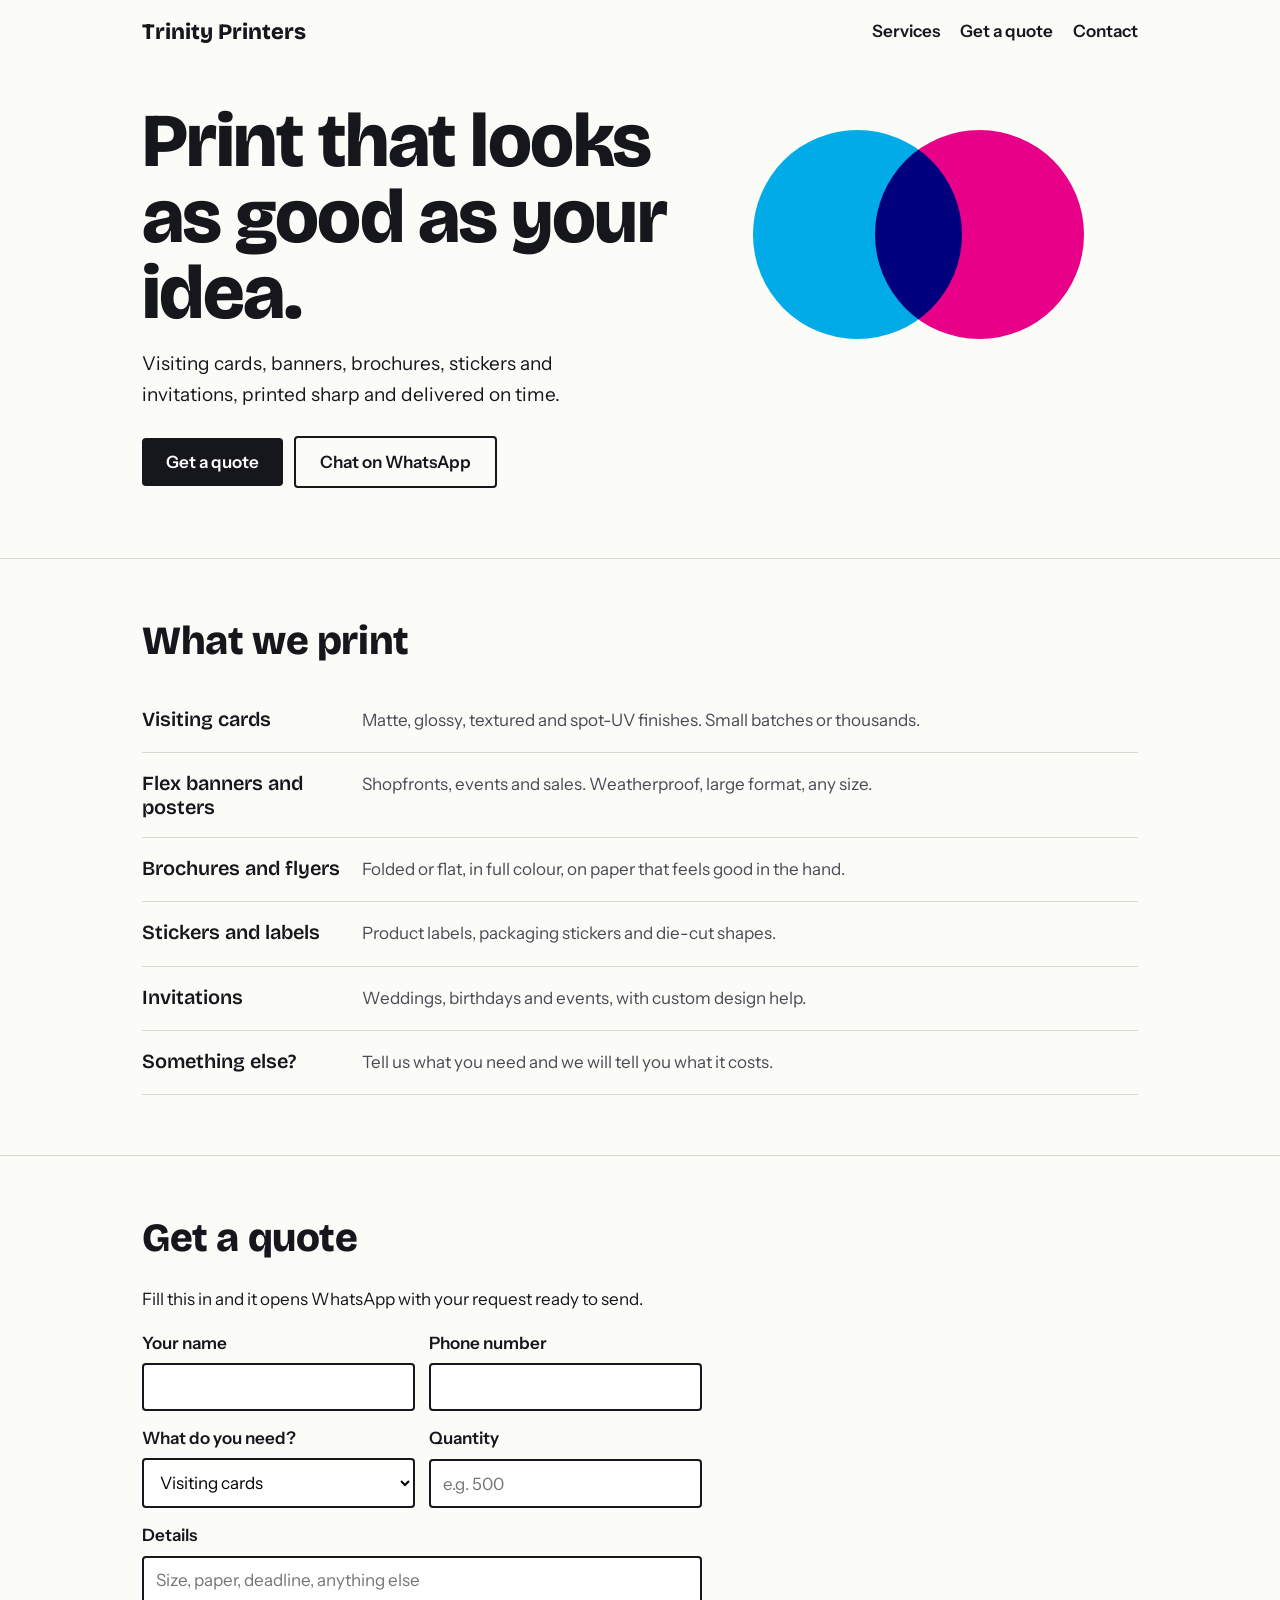
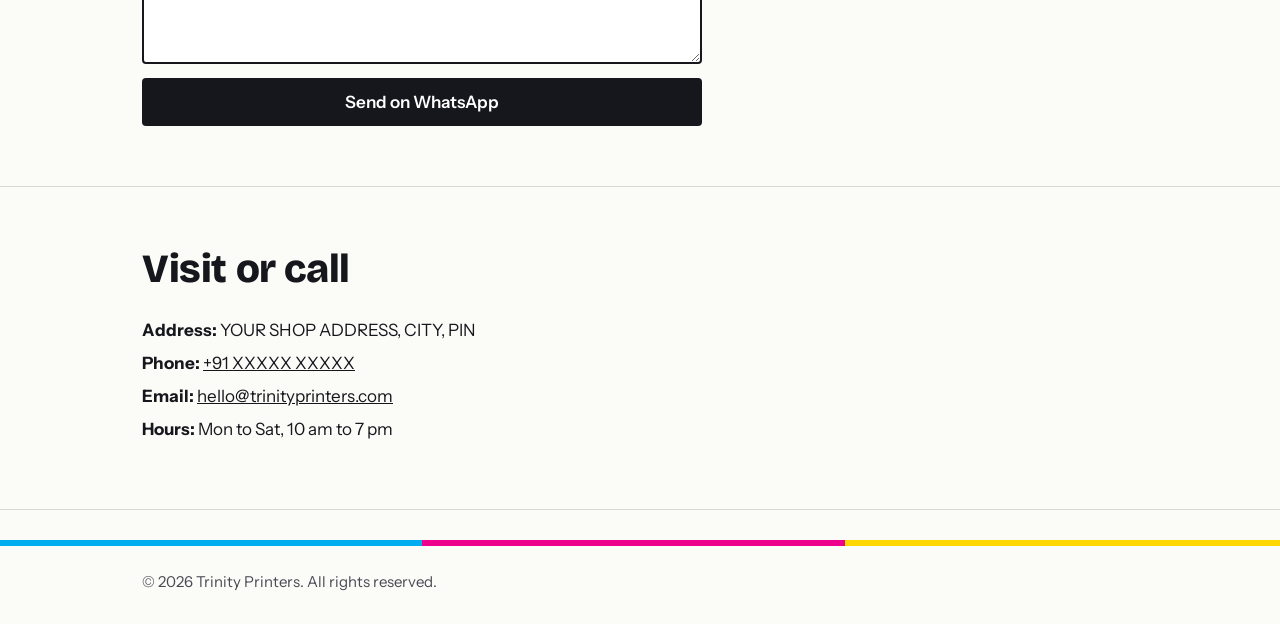
==== index.html @ 1d133ecb "Add files via upload" ====
<!DOCTYPE html>
<html lang="en">
<head>
<meta charset="utf-8">
<meta name="viewport" content="width=device-width, initial-scale=1">
<title>Trinity Printers | Printing for business and celebrations</title>
<meta name="description" content="Trinity Printers: visiting cards, flex banners, brochures, stickers and invitations. Get a quote on WhatsApp.">
<link rel="preconnect" href="https://fonts.googleapis.com">
<link rel="preconnect" href="https://fonts.gstatic.com" crossorigin>
<link href="https://fonts.googleapis.com/css2?family=Bricolage+Grotesque:wght@600;800&family=Instrument+Sans:wght@400;600&display=swap" rel="stylesheet">
<style>
:root{--ink:#16161d;--paper:#fbfbf8;--c:#00aeef;--m:#ec008c;--y:#ffd800;--line:#d9d9d2;
--head:"Bricolage Grotesque","Arial Black",sans-serif;--body:"Instrument Sans",Arial,sans-serif}
*{box-sizing:border-box}
html{scroll-behavior:smooth}
body{margin:0;background:var(--paper);color:var(--ink);font:17px/1.6 var(--body)}
a{color:inherit}
:focus-visible{outline:3px solid var(--m);outline-offset:3px}
.wrap{max-width:1040px;margin:0 auto;padding:0 22px}
header .wrap{display:flex;justify-content:space-between;align-items:center;padding-top:18px;padding-bottom:18px;gap:16px;flex-wrap:wrap}
.logo{font:800 22px var(--head);text-decoration:none}
nav a{margin-left:20px;text-decoration:none;font-weight:600}
nav a:hover{text-decoration:underline}
.hero{padding:40px 0 70px}
.hero .wrap{display:grid;grid-template-columns:1.2fr 1fr;gap:30px;align-items:center}
h1{font:800 clamp(40px,7vw,76px)/1 var(--head);margin:0 0 18px;letter-spacing:-.02em}
.hero p{max-width:34ch;font-size:19px;margin:0 0 26px}
.btn{display:inline-block;background:var(--ink);color:#fff;padding:14px 24px;border-radius:4px;font-weight:600;text-decoration:none;border:0;font:600 17px var(--body);cursor:pointer}
.btn.alt{background:transparent;color:var(--ink);border:2px solid var(--ink);margin-left:8px}
.trinity{position:relative;width:100%;max-width:360px;aspect-ratio:1;margin:auto}
.trinity i{position:absolute;width:58%;height:58%;border-radius:50%;mix-blend-mode:multiply;animation:settle 1.4s ease-out both}
.trinity i:nth-child(1){background:var(--c);left:4%;top:4%;--x:-40px;--y:-30px}
.trinity i:nth-child(2){background:var(--m);right:4%;top:4%;--x:40px;--y:-20px}
.trinity i:nth-child(3){background:var(--y);left:21%;bottom:4%;--x:0;--y:46px}
@keyframes settle{from{transform:translate(var(--x),var(--y))}to{transform:none}}
section{padding:60px 0;border-top:1px solid var(--line)}
h2{font:800 clamp(28px,4vw,40px)/1.1 var(--head);margin:0 0 26px;letter-spacing:-.01em}
.jobs{list-style:none;margin:0;padding:0}
.jobs li{display:grid;grid-template-columns:200px 1fr;gap:20px;padding:18px 0;border-bottom:1px solid var(--line)}
.jobs b{font:600 20px var(--head)}
.jobs span{color:#4a4a55}
form{display:grid;gap:14px;max-width:560px}
label{display:grid;gap:6px;font-weight:600}
input,select,textarea{font:17px var(--body);padding:12px;border:2px solid var(--ink);border-radius:4px;background:#fff;width:100%}
.two{display:grid;grid-template-columns:1fr 1fr;gap:14px}
.contact p{margin:6px 0}
footer{padding:30px 0;border-top:1px solid var(--line);font-size:15px;color:#4a4a55}
footer::before{content:"";display:block;height:6px;background:linear-gradient(90deg,var(--c) 33%,var(--m) 33% 66%,var(--y) 66%);margin-bottom:24px}
@media(max-width:720px){
.hero .wrap{grid-template-columns:1fr}
.trinity{max-width:260px;order:-1}
.jobs li{grid-template-columns:1fr;gap:4px}
.two{grid-template-columns:1fr}
nav a{margin:0 16px 0 0}
.btn.alt{margin:10px 0 0}
}
@media(prefers-reduced-motion:reduce){.trinity i{animation:none}html{scroll-behavior:auto}}
</style>
</head>
<body>
<header><div class="wrap">
<a class="logo" href="#top">Trinity Printers</a>
<nav aria-label="Main"><a href="#services">Services</a><a href="#quote">Get a quote</a><a href="#contact">Contact</a></nav>
</div></header>

<main id="top">
<div class="hero"><div class="wrap">
<div>
<h1>Print that looks as good as your idea.</h1>
<p>Visiting cards, banners, brochures, stickers and invitations, printed sharp and delivered on time.</p>
<a class="btn" href="#quote">Get a quote</a>
<a class="btn alt" href="https://wa.me/91XXXXXXXXXX" target="_blank" rel="noopener">Chat on WhatsApp</a>
</div>
<div class="trinity" role="img" aria-label="Three overlapping circles in cyan, magenta and yellow"><i></i><i></i><i></i></div>
</div></div>

<section id="services"><div class="wrap">
<h2>What we print</h2>
<ul class="jobs">
<li><b>Visiting cards</b><span>Matte, glossy, textured and spot-UV finishes. Small batches or thousands.</span></li>
<li><b>Flex banners and posters</b><span>Shopfronts, events and sales. Weatherproof, large format, any size.</span></li>
<li><b>Brochures and flyers</b><span>Folded or flat, in full colour, on paper that feels good in the hand.</span></li>
<li><b>Stickers and labels</b><span>Product labels, packaging stickers and die-cut shapes.</span></li>
<li><b>Invitations</b><span>Weddings, birthdays and events, with custom design help.</span></li>
<li><b>Something else?</b><span>Tell us what you need and we will tell you what it costs.</span></li>
</ul>
</div></section>

<section id="quote"><div class="wrap">
<h2>Get a quote</h2>
<p>Fill this in and it opens WhatsApp with your request ready to send.</p>
<form id="qf">
<div class="two">
<label>Your name<input id="n" required autocomplete="name"></label>
<label>Phone number<input id="p" type="tel" required autocomplete="tel"></label>
</div>
<div class="two">
<label>What do you need?
<select id="t"><option>Visiting cards</option><option>Flex banner or poster</option><option>Brochure or flyer</option><option>Stickers or labels</option><option>Invitations</option><option>Other</option></select></label>
<label>Quantity<input id="q" placeholder="e.g. 500"></label>
</div>
<label>Details<textarea id="d" rows="4" placeholder="Size, paper, deadline, anything else"></textarea></label>
<button class="btn" type="submit">Send on WhatsApp</button>
</form>
</div></section>

<section id="contact" class="contact"><div class="wrap">
<h2>Visit or call</h2>
<p><b>Address:</b> YOUR SHOP ADDRESS, CITY, PIN</p>
<p><b>Phone:</b> <a href="tel:+91XXXXXXXXXX">+91 XXXXX XXXXX</a></p>
<p><b>Email:</b> <a href="mailto:hello@trinityprinters.com">hello@trinityprinters.com</a></p>
<p><b>Hours:</b> Mon to Sat, 10 am to 7 pm</p>
</div></section>
</main>

<footer><div class="wrap">&copy; <span id="y"></span> Trinity Printers. All rights reserved.</div></footer>

<script>
document.getElementById("y").textContent=new Date().getFullYear();
document.getElementById("qf").addEventListener("submit",function(e){
e.preventDefault();
var g=function(i){return document.getElementById(i).value.trim()};
var msg="Hi Trinity Printers, I'd like a quote.\nName: "+g("n")+"\nPhone: "+g("p")+"\nItem: "+g("t")+"\nQuantity: "+(g("q")||"-")+"\nDetails: "+(g("d")||"-");
window.open("https://wa.me/91XXXXXXXXXX?text="+encodeURIComponent(msg),"_blank");
});
</script>
</body>
</html>
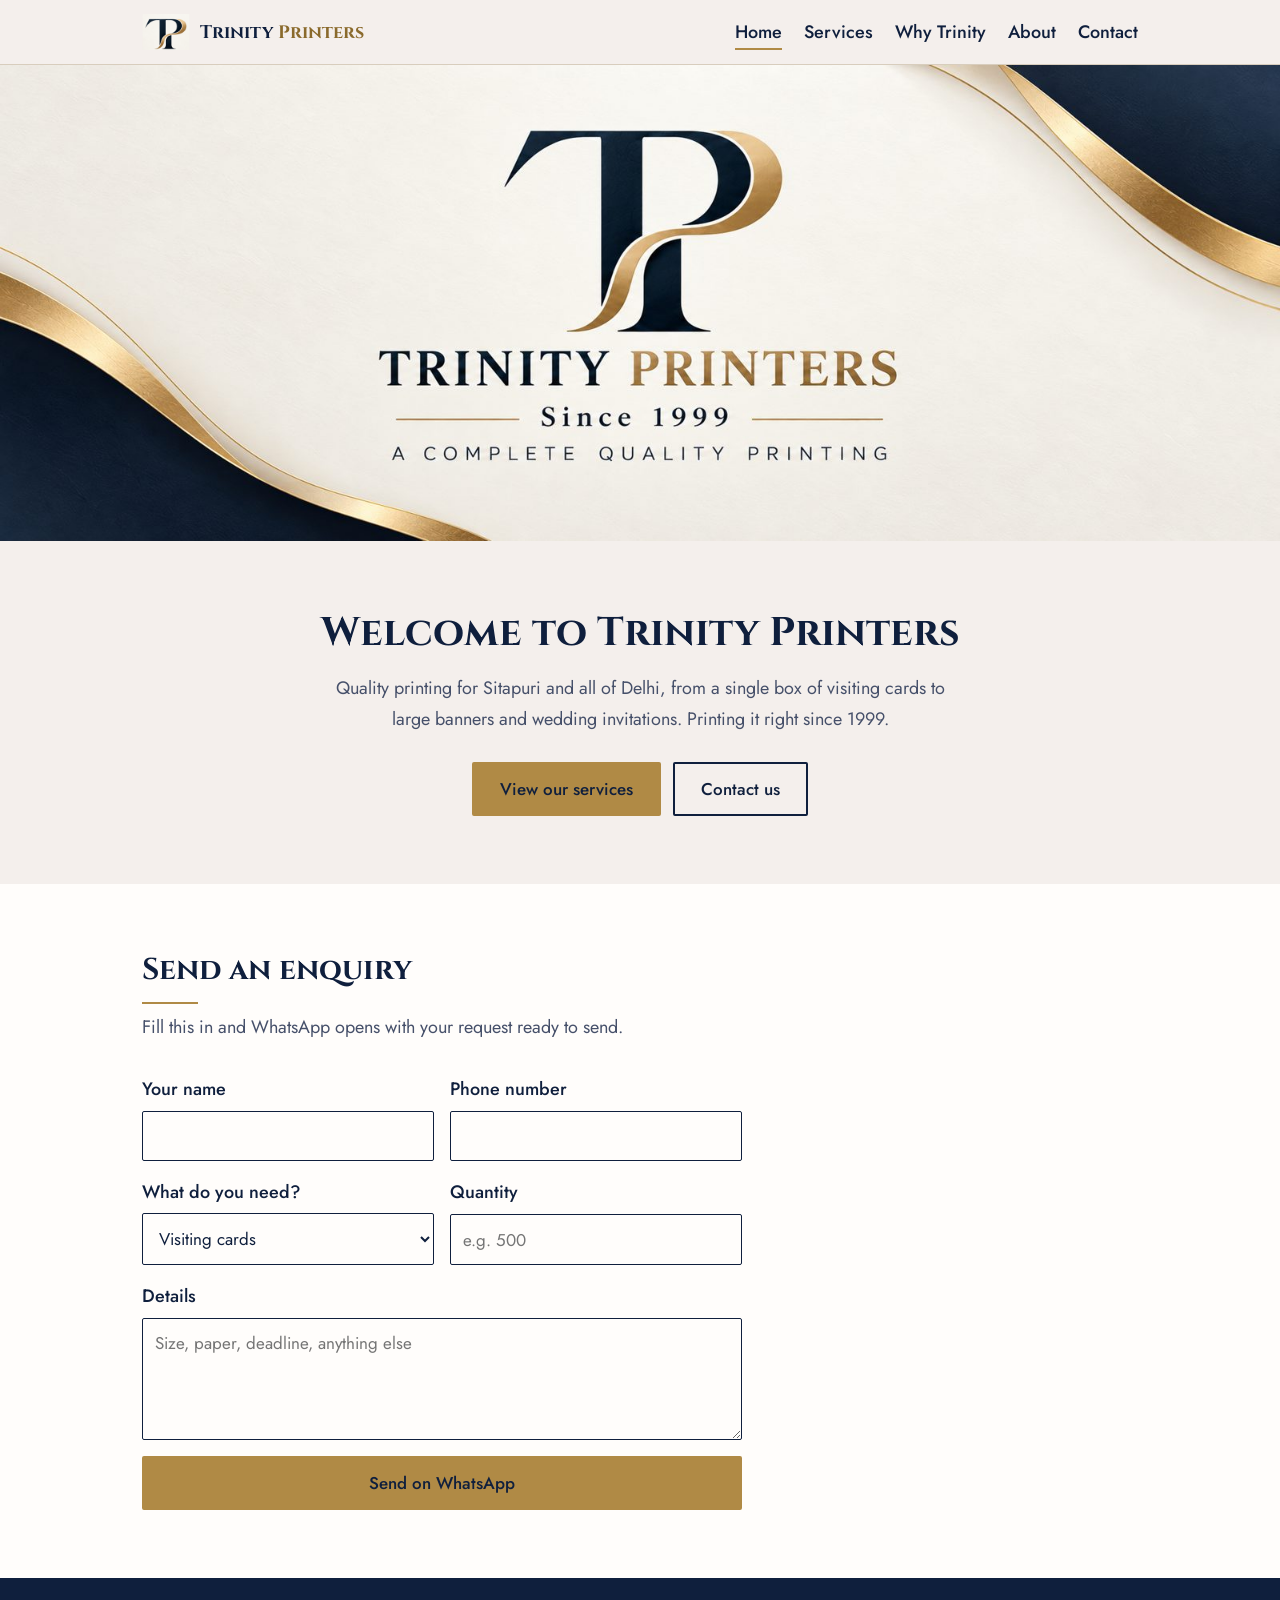
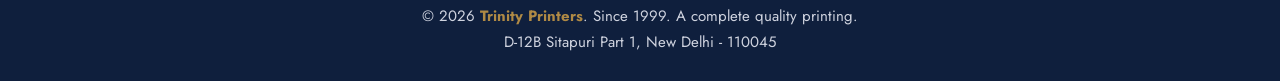
==== commit f4c728bc: "Rename index .html to index.html" ====
--- a/index.html
+++ b/index.html
@@ -1,128 +1,157 @@
 <!DOCTYPE html>
-<html lang="en">
-<head>
-<meta charset="utf-8">
-<meta name="viewport" content="width=device-width, initial-scale=1">
-<title>Trinity Printers | Printing for business and celebrations</title>
-<meta name="description" content="Trinity Printers: visiting cards, flex banners, brochures, stickers and invitations. Get a quote on WhatsApp.">
-<link rel="preconnect" href="https://fonts.googleapis.com">
-<link rel="preconnect" href="https://fonts.gstatic.com" crossorigin>
-<link href="https://fonts.googleapis.com/css2?family=Bricolage+Grotesque:wght@600;800&family=Instrument+Sans:wght@400;600&display=swap" rel="stylesheet">
+<html lang="en"><head><meta charset="utf-8"><meta name="viewport" content="width=device-width, initial-scale=1">
+<title>Trinity Printers | A Complete Quality Printing, Sitapuri, New Delhi</title>
+<meta name="description" content="Trinity Printers, Sitapuri, New Delhi. Printing since 1999: visiting cards, flex banners, brochures, stickers and invitations.">
+<link rel="icon" href="[data-uri]">
+<link rel="preconnect" href="https://fonts.googleapis.com"><link rel="preconnect" href="https://fonts.gstatic.com" crossorigin>
+<link href="https://fonts.googleapis.com/css2?family=Cinzel:wght@500;700&family=Jost:wght@400;500&display=swap" rel="stylesheet">
 <style>
-:root{--ink:#16161d;--paper:#fbfbf8;--c:#00aeef;--m:#ec008c;--y:#ffd800;--line:#d9d9d2;
---head:"Bricolage Grotesque","Arial Black",sans-serif;--body:"Instrument Sans",Arial,sans-serif}
+:root{--navy:#0f1f3d;--gold:#b08a45;--gold2:#8a6a2c;--paper:#f4efec;--white:#fffdfb;--line:#d8cdbd;--mute:#46506a;
+--head:"Cinzel","Times New Roman",serif;--body:"Jost",Arial,sans-serif}
 *{box-sizing:border-box}
 html{scroll-behavior:smooth}
-body{margin:0;background:var(--paper);color:var(--ink);font:17px/1.6 var(--body)}
+body{margin:0;background:var(--paper);color:var(--navy);font:18px/1.7 var(--body)}
 a{color:inherit}
-:focus-visible{outline:3px solid var(--m);outline-offset:3px}
+img{max-width:100%;display:block}
+:focus-visible{outline:3px solid var(--gold);outline-offset:3px}
 .wrap{max-width:1040px;margin:0 auto;padding:0 22px}
-header .wrap{display:flex;justify-content:space-between;align-items:center;padding-top:18px;padding-bottom:18px;gap:16px;flex-wrap:wrap}
-.logo{font:800 22px var(--head);text-decoration:none}
-nav a{margin-left:20px;text-decoration:none;font-weight:600}
-nav a:hover{text-decoration:underline}
-.hero{padding:40px 0 70px}
-.hero .wrap{display:grid;grid-template-columns:1.2fr 1fr;gap:30px;align-items:center}
-h1{font:800 clamp(40px,7vw,76px)/1 var(--head);margin:0 0 18px;letter-spacing:-.02em}
-.hero p{max-width:34ch;font-size:19px;margin:0 0 26px}
-.btn{display:inline-block;background:var(--ink);color:#fff;padding:14px 24px;border-radius:4px;font-weight:600;text-decoration:none;border:0;font:600 17px var(--body);cursor:pointer}
-.btn.alt{background:transparent;color:var(--ink);border:2px solid var(--ink);margin-left:8px}
-.trinity{position:relative;width:100%;max-width:360px;aspect-ratio:1;margin:auto}
-.trinity i{position:absolute;width:58%;height:58%;border-radius:50%;mix-blend-mode:multiply;animation:settle 1.4s ease-out both}
-.trinity i:nth-child(1){background:var(--c);left:4%;top:4%;--x:-40px;--y:-30px}
-.trinity i:nth-child(2){background:var(--m);right:4%;top:4%;--x:40px;--y:-20px}
-.trinity i:nth-child(3){background:var(--y);left:21%;bottom:4%;--x:0;--y:46px}
-@keyframes settle{from{transform:translate(var(--x),var(--y))}to{transform:none}}
-section{padding:60px 0;border-top:1px solid var(--line)}
-h2{font:800 clamp(28px,4vw,40px)/1.1 var(--head);margin:0 0 26px;letter-spacing:-.01em}
-.jobs{list-style:none;margin:0;padding:0}
-.jobs li{display:grid;grid-template-columns:200px 1fr;gap:20px;padding:18px 0;border-bottom:1px solid var(--line)}
-.jobs b{font:600 20px var(--head)}
-.jobs span{color:#4a4a55}
-form{display:grid;gap:14px;max-width:560px}
-label{display:grid;gap:6px;font-weight:600}
-input,select,textarea{font:17px var(--body);padding:12px;border:2px solid var(--ink);border-radius:4px;background:#fff;width:100%}
-.two{display:grid;grid-template-columns:1fr 1fr;gap:14px}
-.contact p{margin:6px 0}
-footer{padding:30px 0;border-top:1px solid var(--line);font-size:15px;color:#4a4a55}
-footer::before{content:"";display:block;height:6px;background:linear-gradient(90deg,var(--c) 33%,var(--m) 33% 66%,var(--y) 66%);margin-bottom:24px}
-@media(max-width:720px){
-.hero .wrap{grid-template-columns:1fr}
-.trinity{max-width:260px;order:-1}
-.jobs li{grid-template-columns:1fr;gap:4px}
-.two{grid-template-columns:1fr}
-nav a{margin:0 16px 0 0}
-.btn.alt{margin:10px 0 0}
+header{background:var(--paper);position:sticky;top:0;z-index:5;border-bottom:1px solid var(--line)}
+header .wrap{display:flex;justify-content:space-between;align-items:center;gap:14px;padding-top:8px;padding-bottom:8px}
+.brand{display:flex;align-items:center;gap:10px;text-decoration:none;font:700 18px var(--head)}
+.brand img{width:48px;height:48px}
+.brand em{font-style:normal;color:var(--gold2)}
+nav a{margin-left:22px;text-decoration:none;font-weight:500;padding-bottom:3px}
+nav a:hover,nav a.on{border-bottom:2px solid var(--gold)}
+h1{font:700 clamp(26px,4.5vw,40px)/1.2 var(--head);margin:0 0 16px}
+h2{font:700 clamp(22px,3.2vw,30px)/1.25 var(--head);margin:0 0 8px}
+h2::after{content:"";display:block;width:56px;height:2px;background:var(--gold);margin-top:12px}
+.center{text-align:center}.center h2::after{margin-left:auto;margin-right:auto}
+.lead{color:var(--mute);margin:0 0 32px}
+section{padding:68px 0}
+.alt{background:var(--white)}
+.btn{display:inline-block;background:var(--navy);color:var(--white);padding:13px 26px;border:2px solid var(--navy);text-decoration:none;font:500 17px var(--body);cursor:pointer;border-radius:2px}
+.btn.gold{background:var(--gold);border-color:var(--gold);color:var(--navy)}
+.btn.line{background:transparent;color:var(--navy)}
+.btn:hover{opacity:.88}
+.cta{display:flex;gap:12px;flex-wrap:wrap}.center .cta{justify-content:center}
+.banner{width:100%;height:auto}
+.ph{position:relative;background:#e9e1d6;overflow:hidden;aspect-ratio:4/3}
+.ph img{position:absolute;inset:0;width:100%;height:100%;object-fit:cover}
+.ph::after{content:attr(data-label);position:absolute;inset:0;display:grid;place-items:center;text-align:center;padding:10px;color:var(--gold2);font:500 15px var(--body)}
+.grid{display:grid;grid-template-columns:repeat(3,1fr);gap:28px}
+.card{background:none;border:0;padding:0;text-align:left;cursor:pointer;font:inherit;color:inherit}
+.card .ph{margin-bottom:12px}
+.card b{font:700 17px var(--head);display:block}
+.card span{color:var(--mute);font-size:16px}
+.card:hover b{color:var(--gold2)}
+dialog{border:0;padding:0;max-width:640px;width:92%;background:var(--white);color:var(--navy);border-radius:2px}
+dialog::backdrop{background:rgba(15,31,61,.55)}
+.dl{padding:26px}
+.dl .ph{margin-bottom:18px}
+.x{float:right;background:none;border:0;font-size:30px;line-height:1;cursor:pointer;color:var(--navy)}
+table{width:100%;border-collapse:collapse;margin:14px 0}
+td{padding:9px 0;border-bottom:1px solid var(--line)}
+td:last-child{text-align:right;font-weight:500}
+.note{font-size:14px;color:var(--mute);margin:0 0 18px}
+.two{display:grid;grid-template-columns:1fr 1fr;gap:24px}
+.three{display:grid;grid-template-columns:repeat(3,1fr);gap:28px}
+.reason{border-top:2px solid var(--gold);padding-top:14px}
+.reason b{font:700 17px var(--head)}
+.reason p{margin:6px 0 0;color:var(--mute)}
+.logos{display:grid;grid-template-columns:repeat(6,1fr);gap:16px}
+.logos .ph{aspect-ratio:3/2;background:var(--paper);border:1px solid var(--line)}
+.logos .ph img{object-fit:contain;padding:10px}
+form{display:grid;gap:16px;max-width:600px}
+label{display:grid;gap:6px;font-weight:500}
+input,select,textarea{font:17px var(--body);padding:12px;border:1.5px solid var(--navy);background:var(--white);color:var(--navy);width:100%;border-radius:2px}
+.f2{display:grid;grid-template-columns:1fr 1fr;gap:16px}
+.contact p{margin:0 0 14px}
+.contact b{font-family:var(--head)}
+iframe{width:100%;height:340px;border:0;border-radius:2px;filter:saturate(.85)}
+.qr{max-width:200px}
+.qr .ph{aspect-ratio:1}
+footer{background:var(--navy);color:#cfd3df;padding:26px 0;font-size:15px;text-align:center}
+footer b{color:var(--gold)}
+@media(max-width:760px){
+.grid,.three{grid-template-columns:1fr 1fr}
+.two,.f2{grid-template-columns:1fr}
+.logos{grid-template-columns:repeat(3,1fr)}
+nav a{margin-left:12px;font-size:15px}
+.brand span{display:none}
+section{padding:48px 0}
 }
-@media(prefers-reduced-motion:reduce){.trinity i{animation:none}html{scroll-behavior:auto}}
-</style>
-</head>
+@media(max-width:480px){.grid,.three{grid-template-columns:1fr}}
+
+[hidden]{display:none!important}
+</style></head>
 <body>
-<header><div class="wrap">
-<a class="logo" href="#top">Trinity Printers</a>
-<nav aria-label="Main"><a href="#services">Services</a><a href="#quote">Get a quote</a><a href="#contact">Contact</a></nav>
-</div></header>
+<div id="hdr"></div>
+<main>
+<div id="p-home"><img class="banner" src="[data-uri]" alt="Trinity Printers, Since 1999. A complete quality printing.">
+<section class="center"><div class="wrap"><h1>Welcome to Trinity Printers</h1><p class="lead" style="max-width:34em;margin:0 auto 28px">Quality printing for Sitapuri and all of Delhi, from a single box of visiting cards to large banners and wedding invitations. Printing it right since 1999.</p><div class="cta"><a class="btn gold" href="#services">View our services</a><a class="btn line" href="#contact">Contact us</a></div></div></section>
+<section class="alt"><div class="wrap"><h2>Send an enquiry</h2><p class="lead">Fill this in and WhatsApp opens with your request ready to send.</p>
+<form id="qf"><div class="f2"><label>Your name<input id="n" required autocomplete="name"></label><label>Phone number<input id="p" type="tel" required autocomplete="tel"></label></div><div class="f2"><label>What do you need?<select id="t"><option>Visiting cards</option><option>Flex banners</option><option>Brochures and flyers</option><option>Stickers and labels</option><option>Invitations</option><option>Bill books and letterheads</option><option>Other</option></select></label><label>Quantity<input id="q" placeholder="e.g. 500"></label></div><label>Details<textarea id="d" rows="4" placeholder="Size, paper, deadline, anything else"></textarea></label><button class="btn gold" type="submit">Send on WhatsApp</button></form></div></section></div>
+<div id="p-services" hidden><section><div class="wrap"><h2>Our services</h2><p class="lead">Tap any product to see options, details and approximate prices.</p><div class="grid" id="grid"></div></div></section></div>
+<div id="p-why-trinity" hidden><section><div class="wrap"><h2>Why choose Trinity Printers</h2><p class="lead">Over 25 years of getting printing right for businesses and families.</p>
+<div class="three"><div class="reason"><b>Experience since 1999</b><p>Decades of printing know-how behind every job, big or small.</p></div><div class="reason"><b>Quality you can see</b><p>Every order is checked before it leaves our shop.</p></div><div class="reason"><b>Fair prices, on time</b><p>Clear quotes and delivery when we promise.</p></div></div></div></section>
+<section class="alt"><div class="wrap"><h2>Our factory and office</h2><p class="lead">Come and see where your printing is made.</p><div class="two"><div><div class="ph" data-label="Factory photo"><img src="images/factory.jpg" alt="Trinity Printers factory" onerror="this.remove()"></div></div><div><div class="ph" data-label="Office photo"><img src="images/office.jpg" alt="Trinity Printers office" onerror="this.remove()"></div></div></div></div></section>
+<section><div class="wrap"><h2>Trusted by</h2><p class="lead">Businesses, brands and hospitals we proudly print for.</p><div class="logos" id="logos"></div></div></section></div>
+<div id="p-about" hidden><section><div class="wrap"><div class="two" style="align-items:center"><div><h2>Our story</h2><p>Trinity Printers started in 1999 in Sitapuri, New Delhi, with one goal: to give every customer complete, quality printing.</p><p>Led by Ghan Shyam Tripathi, we have grown with our customers, from local shops and families to businesses and institutions across Delhi.</p><p>Today we still treat every order, big or small, with the same care, and we believe good printing is built on trust, honest prices and delivery on time.</p><a class="btn gold" href="#contact">Talk to us</a></div><div class="ph" data-label="Owner photo" style="aspect-ratio:4/5"><img src="images/owner.jpg" alt="Ghan Shyam Tripathi" onerror="this.remove()"></div></div></div></section></div>
+<div id="p-contact" hidden><section class="contact"><div class="wrap"><h2>Contact us</h2><p class="lead">Ghan Shyam Tripathi, Proprietor</p>
+<div class="two"><div><p><b>Address</b><br>D-12B Sitapuri Part 1,<br>New Delhi - 110045</p><p><b>Phone</b><br><a href="tel:+919650229073">+91 96502 29073</a><br><a href="tel:+918595863889">+91 85958 63889</a></p><p><b>Email</b><br><a href="mailto:trinity.printer2010@gmail.com">trinity.printer2010@gmail.com</a></p><div class="cta"><a class="btn gold" href="https://wa.me/919650229073" target="_blank" rel="noopener">WhatsApp us</a><a class="btn line" href="https://www.google.com/maps/search/?api=1&query=D-12B+Sitapuri+Part+1+New+Delhi+110045" target="_blank" rel="noopener">Get directions</a></div></div>
+<iframe title="Map to Trinity Printers" loading="lazy" src="https://www.google.com/maps?q=D-12B+Sitapuri+Part+1+New+Delhi+110045&amp;output=embed"></iframe></div></div></section>
+<section class="alt center"><div class="wrap"><h2>Find us on Google</h2><p class="lead">Scan the code to see our profile, directions and reviews.</p><div class="qr" style="margin:0 auto"><div class="ph" data-label="Google Business QR code"><img src="images/google-qr.png" alt="QR code for Trinity Printers on Google" onerror="this.remove()"></div></div></div></section></div>
+</main>
+<dialog id="dlg"></dialog>
+<div id="ftr"></div>
+<script>
+/* ===== EDIT HERE: your WhatsApp number (country code, no + or spaces) ===== */
+var WA="919650229073";
 
-<main id="top">
-<div class="hero"><div class="wrap">
-<div>
-<h1>Print that looks as good as your idea.</h1>
-<p>Visiting cards, banners, brochures, stickers and invitations, printed sharp and delivered on time.</p>
-<a class="btn" href="#quote">Get a quote</a>
-<a class="btn alt" href="https://wa.me/91XXXXXXXXXX" target="_blank" rel="noopener">Chat on WhatsApp</a>
-</div>
-<div class="trinity" role="img" aria-label="Three overlapping circles in cyan, magenta and yellow"><i></i><i></i><i></i></div>
-</div></div>
+/* ===== EDIT HERE: your products. Prices below are SAMPLES, replace with your real approximate prices ===== */
+var PRODUCTS=[
+{n:"Visiting cards",img:"visiting-cards.jpg",from:"from \u20B9250 per 100",d:"Sharp, durable cards in matte, glossy or textured finishes. Single or double side.",o:[["Standard matte (100 pcs)","\u20B9250"],["Glossy laminated (100 pcs)","\u20B9350"],["Premium textured (100 pcs)","\u20B9600"]]},
+{n:"Flex banners",img:"flex-banners.jpg",from:"from \u20B912 per sq ft",d:"Weatherproof large-format banners for shops, events and offers, with eyelets or frames.",o:[["Standard flex (per sq ft)","\u20B912"],["Star flex (per sq ft)","\u20B918"],["Vinyl (per sq ft)","\u20B930"]]},
+{n:"Brochures and flyers",img:"brochures.jpg",from:"from \u20B95 per piece",d:"Full-colour flyers and folded brochures on quality paper.",o:[["A5 flyer, 1000 pcs","\u20B95 each"],["A4 flyer, 1000 pcs","\u20B98 each"],["Tri-fold brochure, 500 pcs","\u20B915 each"]]},
+{n:"Stickers and labels",img:"stickers.jpg",from:"from \u20B92 per sticker",d:"Product labels and packaging stickers, in rolls or sheets, cut to any shape.",o:[["Paper sticker, 1000 pcs","\u20B92 each"],["Waterproof vinyl, 1000 pcs","\u20B94 each"],["Custom die-cut","On request"]]},
+{n:"Invitations",img:"invitations.jpg",from:"from \u20B920 per card",d:"Wedding, birthday and function cards with design help and a choice of paper and finish.",o:[["Simple card, 100 pcs","\u20B920 each"],["Premium card, 100 pcs","\u20B945 each"],["Wedding box set","On request"]]},
+{n:"Bill books and letterheads",img:"bill-books.jpg",from:"from \u20B9150 per book",d:"Bill books, letterheads and envelopes with your business name and logo.",o:[["Bill book (duplicate)","\u20B9150"],["Letterhead, 500 pcs","\u20B9900"],["Envelopes, 500 pcs","\u20B9800"]]}
+];
 
-<section id="services"><div class="wrap">
-<h2>What we print</h2>
-<ul class="jobs">
-<li><b>Visiting cards</b><span>Matte, glossy, textured and spot-UV finishes. Small batches or thousands.</span></li>
-<li><b>Flex banners and posters</b><span>Shopfronts, events and sales. Weatherproof, large format, any size.</span></li>
-<li><b>Brochures and flyers</b><span>Folded or flat, in full colour, on paper that feels good in the hand.</span></li>
-<li><b>Stickers and labels</b><span>Product labels, packaging stickers and die-cut shapes.</span></li>
-<li><b>Invitations</b><span>Weddings, birthdays and events, with custom design help.</span></li>
-<li><b>Something else?</b><span>Tell us what you need and we will tell you what it costs.</span></li>
-</ul>
-</div></section>
+function ph(src,label){return '<div class="ph" data-label="'+label+'"><img src="images/'+src+'" alt="'+label+'" loading="lazy" onerror="this.remove()"></div>'}
+function wa(t){return "https://wa.me/"+WA+"?text="+encodeURIComponent(t)}
+var LOGO="[data-uri]";
+var links=[["#home","Home"],["#services","Services"],["#why-trinity","Why Trinity"],["#about","About"],["#contact","Contact"]];
+document.getElementById("hdr").innerHTML='<header><div class="wrap"><a class="brand" href="#home"><img src="'+LOGO+'" alt="Trinity Printers logo"><span>Trinity <em>Printers</em></span></a><nav aria-label="Main">'+links.map(function(l){return '<a href="'+l[0]+'"'+''+'>'+l[1]+'</a>'}).join("")+'</nav></div></header>';
+document.getElementById("ftr").innerHTML='<footer><div class="wrap">&copy; '+new Date().getFullYear()+' <b>Trinity Printers</b>. Since 1999. A complete quality printing.<br>D-12B Sitapuri Part 1, New Delhi - 110045</div></footer>';
 
-<section id="quote"><div class="wrap">
-<h2>Get a quote</h2>
-<p>Fill this in and it opens WhatsApp with your request ready to send.</p>
-<form id="qf">
-<div class="two">
-<label>Your name<input id="n" required autocomplete="name"></label>
-<label>Phone number<input id="p" type="tel" required autocomplete="tel"></label>
-</div>
-<div class="two">
-<label>What do you need?
-<select id="t"><option>Visiting cards</option><option>Flex banner or poster</option><option>Brochure or flyer</option><option>Stickers or labels</option><option>Invitations</option><option>Other</option></select></label>
-<label>Quantity<input id="q" placeholder="e.g. 500"></label>
-</div>
-<label>Details<textarea id="d" rows="4" placeholder="Size, paper, deadline, anything else"></textarea></label>
-<button class="btn" type="submit">Send on WhatsApp</button>
-</form>
-</div></section>
+var g=document.getElementById("grid");
+if(g){
+g.innerHTML=PRODUCTS.map(function(p,i){return '<button class="card" data-i="'+i+'">'+ph(p.img,p.n)+'<b>'+p.n+'</b><span>'+p.from+'</span></button>'}).join("");
+var dlg=document.getElementById("dlg");
+g.addEventListener("click",function(e){
+var b=e.target.closest(".card");if(!b)return;
+var p=PRODUCTS[b.dataset.i];
+dlg.innerHTML='<div class="dl"><button class="x" aria-label="Close">&times;</button>'+ph(p.img,p.n)+'<h2>'+p.n+'</h2><p>'+p.d+'</p><table>'+p.o.map(function(r){return '<tr><td>'+r[0]+'</td><td>'+r[1]+'</td></tr>'}).join("")+'</table><p class="note">Approximate prices. Final price depends on design, quantity, size and paper.</p><a class="btn gold" target="_blank" rel="noopener" href="'+wa("Hi Trinity Printers, I'd like to enquire about: "+p.n)+'">Enquire on WhatsApp</a></div>';
+dlg.showModal();
+});
+dlg.addEventListener("click",function(e){if(e.target===dlg||e.target.classList.contains("x"))dlg.close()});
+}
 
-<section id="contact" class="contact"><div class="wrap">
-<h2>Visit or call</h2>
-<p><b>Address:</b> YOUR SHOP ADDRESS, CITY, PIN</p>
-<p><b>Phone:</b> <a href="tel:+91XXXXXXXXXX">+91 XXXXX XXXXX</a></p>
-<p><b>Email:</b> <a href="mailto:hello@trinityprinters.com">hello@trinityprinters.com</a></p>
-<p><b>Hours:</b> Mon to Sat, 10 am to 7 pm</p>
-</div></section>
-</main>
+var f=document.getElementById("qf");
+if(f)f.addEventListener("submit",function(e){
+e.preventDefault();
+var v=function(i){return document.getElementById(i).value.trim()};
+window.open(wa("Hi Trinity Printers, I'd like a quote.\nName: "+v("n")+"\nPhone: "+v("p")+"\nItem: "+v("t")+"\nQuantity: "+(v("q")||"-")+"\nDetails: "+(v("d")||"-")),"_blank");
+});
 
-<footer><div class="wrap">&copy; <span id="y"></span> Trinity Printers. All rights reserved.</div></footer>
+var L=document.getElementById("logos"),lh="";for(var i=1;i<=6;i++)lh+='<div class="ph" data-label="Client '+i+'"><img src="images/clients/'+i+'.png" alt="Client '+i+'" onerror="this.remove()"></div>';L.innerHTML=lh;
+var T={"home":"Trinity Printers | A Complete Quality Printing, Sitapuri, New Delhi","services":"Printing Services | Trinity Printers","why-trinity":"Why Choose Trinity Printers | Printing since 1999","about":"About Us | Trinity Printers","contact":"Contact Us | Trinity Printers, Sitapuri"};
+function route(){var h=(location.hash||"#home").slice(1);if(!T[h])h="home";
+Object.keys(T).forEach(function(p){document.getElementById("p-"+p).hidden=(p!=h)});
+document.querySelectorAll("nav a").forEach(function(a){a.classList.toggle("on",a.getAttribute("href")=="#"+h)});
+document.title=T[h];window.scrollTo(0,0)}
+window.addEventListener("hashchange",route);route();
 
-<script>
-document.getElementById("y").textContent=new Date().getFullYear();
-document.getElementById("qf").addEventListener("submit",function(e){
-e.preventDefault();
-var g=function(i){return document.getElementById(i).value.trim()};
-var msg="Hi Trinity Printers, I'd like a quote.\nName: "+g("n")+"\nPhone: "+g("p")+"\nItem: "+g("t")+"\nQuantity: "+(g("q")||"-")+"\nDetails: "+(g("d")||"-");
-window.open("https://wa.me/91XXXXXXXXXX?text="+encodeURIComponent(msg),"_blank");
-});
 </script>
-</body>
-</html>
+</body></html>
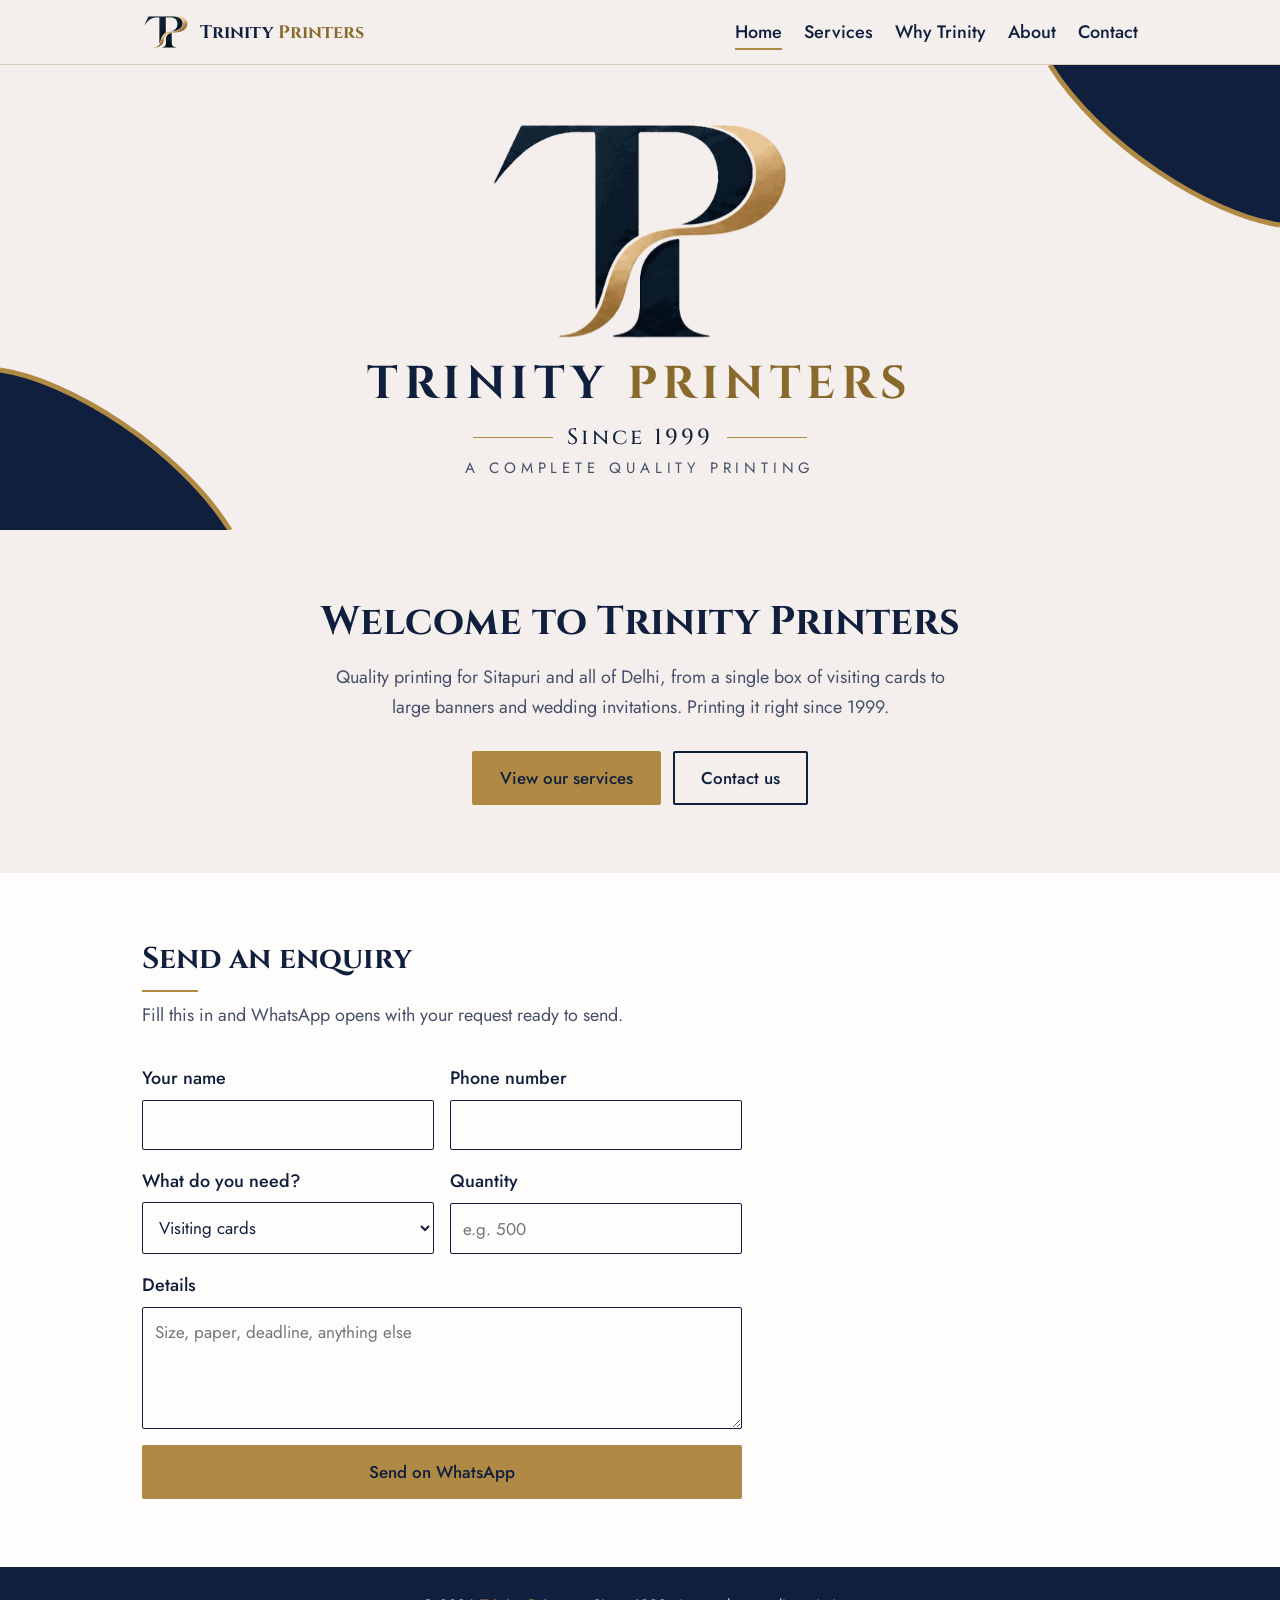
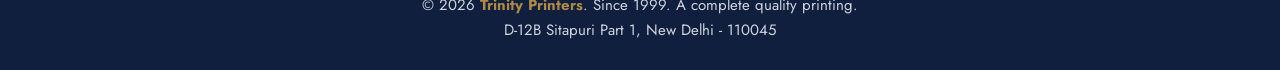
==== commit e841973b: "Add files via upload" ====
--- a/index.html
+++ b/index.html
@@ -2,7 +2,7 @@
 <html lang="en"><head><meta charset="utf-8"><meta name="viewport" content="width=device-width, initial-scale=1">
 <title>Trinity Printers | A Complete Quality Printing, Sitapuri, New Delhi</title>
 <meta name="description" content="Trinity Printers, Sitapuri, New Delhi. Printing since 1999: visiting cards, flex banners, brochures, stickers and invitations.">
-<link rel="icon" href="[data-uri]">
+<link rel="icon" href="favicon.ico" sizes="48x48"><link rel="icon" type="image/png" href="favicon-192.png" sizes="192x192"><link rel="apple-touch-icon" href="apple-touch-icon.png">
 <link rel="preconnect" href="https://fonts.googleapis.com"><link rel="preconnect" href="https://fonts.gstatic.com" crossorigin>
 <link href="https://fonts.googleapis.com/css2?family=Cinzel:wght@500;700&family=Jost:wght@400;500&display=swap" rel="stylesheet">
 <style>
@@ -37,6 +37,7 @@
 .banner{width:100%;height:auto}
 .ph{position:relative;background:#e9e1d6;overflow:hidden;aspect-ratio:4/3}
 .ph img{position:absolute;inset:0;width:100%;height:100%;object-fit:cover}
+.ph:has(img)::after{display:none}
 .ph::after{content:attr(data-label);position:absolute;inset:0;display:grid;place-items:center;text-align:center;padding:10px;color:var(--gold2);font:500 15px var(--body)}
 .grid{display:grid;grid-template-columns:repeat(3,1fr);gap:28px}
 .card{background:none;border:0;padding:0;text-align:left;cursor:pointer;font:inherit;color:inherit}
@@ -58,8 +59,8 @@
 .reason{border-top:2px solid var(--gold);padding-top:14px}
 .reason b{font:700 17px var(--head)}
 .reason p{margin:6px 0 0;color:var(--mute)}
-.logos{display:grid;grid-template-columns:repeat(6,1fr);gap:16px}
-.logos .ph{aspect-ratio:3/2;background:var(--paper);border:1px solid var(--line)}
+.logos{display:grid;grid-template-columns:repeat(5,1fr);gap:16px}
+.logos .ph{aspect-ratio:3/2;background:#fff;border:1px solid var(--line)}
 .logos .ph img{object-fit:contain;padding:10px}
 form{display:grid;gap:16px;max-width:600px}
 label{display:grid;gap:6px;font-weight:500}
@@ -68,39 +69,58 @@
 .contact p{margin:0 0 14px}
 .contact b{font-family:var(--head)}
 iframe{width:100%;height:340px;border:0;border-radius:2px;filter:saturate(.85)}
-.qr{max-width:200px}
-.qr .ph{aspect-ratio:1}
+.qr{max-width:300px}
+.qr .ph{aspect-ratio:947/1021;background:none}
 footer{background:var(--navy);color:#cfd3df;padding:26px 0;font-size:15px;text-align:center}
 footer b{color:var(--gold)}
 @media(max-width:760px){
 .grid,.three{grid-template-columns:1fr 1fr}
 .two,.f2{grid-template-columns:1fr}
-.logos{grid-template-columns:repeat(3,1fr)}
-nav a{margin-left:12px;font-size:15px}
+.logos{grid-template-columns:repeat(2,1fr)}
+nav a{margin-left:9px;font-size:14px;white-space:nowrap}header .wrap{padding-left:12px;padding-right:12px;gap:6px}.brand img{width:40px;height:40px}
 .brand span{display:none}
 section{padding:48px 0}
 }
 @media(max-width:480px){.grid,.three{grid-template-columns:1fr}}
 
 [hidden]{display:none!important}
+
+.hero{position:relative;overflow:hidden;background:var(--paper);text-align:center;padding:56px 20px 48px;cursor:pointer}
+.orn{position:absolute;width:min(30vw,300px);height:auto;pointer-events:none}
+.orn.tr{top:0;right:0}.orn.bl{bottom:0;left:0;transform:rotate(180deg)}
+.mark{position:relative;width:min(300px,64vw);aspect-ratio:459/336;margin:0 auto 18px}
+.mark img{position:absolute;inset:0;width:100%;height:100%}
+.mt{animation:tIn 1.1s cubic-bezier(.2,.7,.2,1) both}
+.mp{animation:pIn 1.3s cubic-bezier(.2,.7,.2,1) .3s both,glint 1.2s ease-in-out 1.7s both}
+@keyframes tIn{from{transform:translateX(-80px);opacity:0}to{transform:none;opacity:1}}
+@keyframes pIn{from{transform:translate(110px,-40px) rotate(10deg);opacity:0}55%{opacity:1}to{transform:none;opacity:1}}
+@keyframes glint{50%{filter:brightness(1.35) saturate(1.1)}}
+.wm{font:700 clamp(26px,5.5vw,46px)/1.1 var(--head);margin:0;letter-spacing:.12em;text-transform:uppercase;animation:wmIn 1s ease-out 1.4s both}
+.wm em{font-style:normal;color:var(--gold2)}
+@keyframes wmIn{from{opacity:0;letter-spacing:.4em}to{opacity:1;letter-spacing:.12em}}
+.since{display:flex;align-items:center;justify-content:center;gap:14px;margin:14px 0 4px;font:500 clamp(16px,3vw,22px) var(--head);letter-spacing:.14em;animation:fadeUp .8s ease-out 1.9s both}
+.since span{width:clamp(28px,8vw,80px);height:1px;background:var(--gold)}
+.tag{margin:0;font-size:clamp(12px,2.6vw,15px);letter-spacing:.32em;text-transform:uppercase;color:var(--mute);animation:fadeUp .8s ease-out 2.1s both}
+@keyframes fadeUp{from{opacity:0;transform:translateY(8px)}to{opacity:1;transform:none}}
+@media(prefers-reduced-motion:reduce){.mt,.mp,.wm,.since,.tag{animation:none}}
 </style></head>
 <body>
 <div id="hdr"></div>
 <main>
-<div id="p-home"><img class="banner" src="[data-uri]" alt="Trinity Printers, Since 1999. A complete quality printing.">
+<div id="p-home"><div class="hero" id="hero" title="Tap to replay"><svg class="orn tr" viewBox="0 0 300 180" aria-hidden="true"><path d="M300 0V160C230 150 120 80 70 0Z" fill="#0f1f3d"/><path d="M70 0C120 80 230 150 300 160" fill="none" stroke="#b08a45" stroke-width="5"/></svg><svg class="orn bl" viewBox="0 0 300 180" aria-hidden="true"><path d="M300 0V160C230 150 120 80 70 0Z" fill="#0f1f3d"/><path d="M70 0C120 80 230 150 300 160" fill="none" stroke="#b08a45" stroke-width="5"/></svg><div class="mark" role="img" aria-label="Trinity Printers logo, T and P joined"><img class="mt" src="[data-uri]" alt=""><img class="mp" src="[data-uri]" alt=""></div><p class="wm">Trinity <em>Printers</em></p><p class="since"><span></span>Since 1999<span></span></p><p class="tag">A complete quality printing</p></div>
 <section class="center"><div class="wrap"><h1>Welcome to Trinity Printers</h1><p class="lead" style="max-width:34em;margin:0 auto 28px">Quality printing for Sitapuri and all of Delhi, from a single box of visiting cards to large banners and wedding invitations. Printing it right since 1999.</p><div class="cta"><a class="btn gold" href="#services">View our services</a><a class="btn line" href="#contact">Contact us</a></div></div></section>
 <section class="alt"><div class="wrap"><h2>Send an enquiry</h2><p class="lead">Fill this in and WhatsApp opens with your request ready to send.</p>
 <form id="qf"><div class="f2"><label>Your name<input id="n" required autocomplete="name"></label><label>Phone number<input id="p" type="tel" required autocomplete="tel"></label></div><div class="f2"><label>What do you need?<select id="t"><option>Visiting cards</option><option>Flex banners</option><option>Brochures and flyers</option><option>Stickers and labels</option><option>Invitations</option><option>Bill books and letterheads</option><option>Other</option></select></label><label>Quantity<input id="q" placeholder="e.g. 500"></label></div><label>Details<textarea id="d" rows="4" placeholder="Size, paper, deadline, anything else"></textarea></label><button class="btn gold" type="submit">Send on WhatsApp</button></form></div></section></div>
 <div id="p-services" hidden><section><div class="wrap"><h2>Our services</h2><p class="lead">Tap any product to see options, details and approximate prices.</p><div class="grid" id="grid"></div></div></section></div>
 <div id="p-why-trinity" hidden><section><div class="wrap"><h2>Why choose Trinity Printers</h2><p class="lead">Over 25 years of getting printing right for businesses and families.</p>
 <div class="three"><div class="reason"><b>Experience since 1999</b><p>Decades of printing know-how behind every job, big or small.</p></div><div class="reason"><b>Quality you can see</b><p>Every order is checked before it leaves our shop.</p></div><div class="reason"><b>Fair prices, on time</b><p>Clear quotes and delivery when we promise.</p></div></div></div></section>
-<section class="alt"><div class="wrap"><h2>Our factory and office</h2><p class="lead">Come and see where your printing is made.</p><div class="two"><div><div class="ph" data-label="Factory photo"><img src="images/factory.jpg" alt="Trinity Printers factory" onerror="this.remove()"></div></div><div><div class="ph" data-label="Office photo"><img src="images/office.jpg" alt="Trinity Printers office" onerror="this.remove()"></div></div></div></div></section>
+<section class="alt"><div class="wrap"><h2>Our workplace</h2><p class="lead">Come and see where your printing is made.</p><div class="two" style="align-items:center"><div class="ph" data-label="Factory photo" style="aspect-ratio:695/900;max-width:420px"><img src="[data-uri]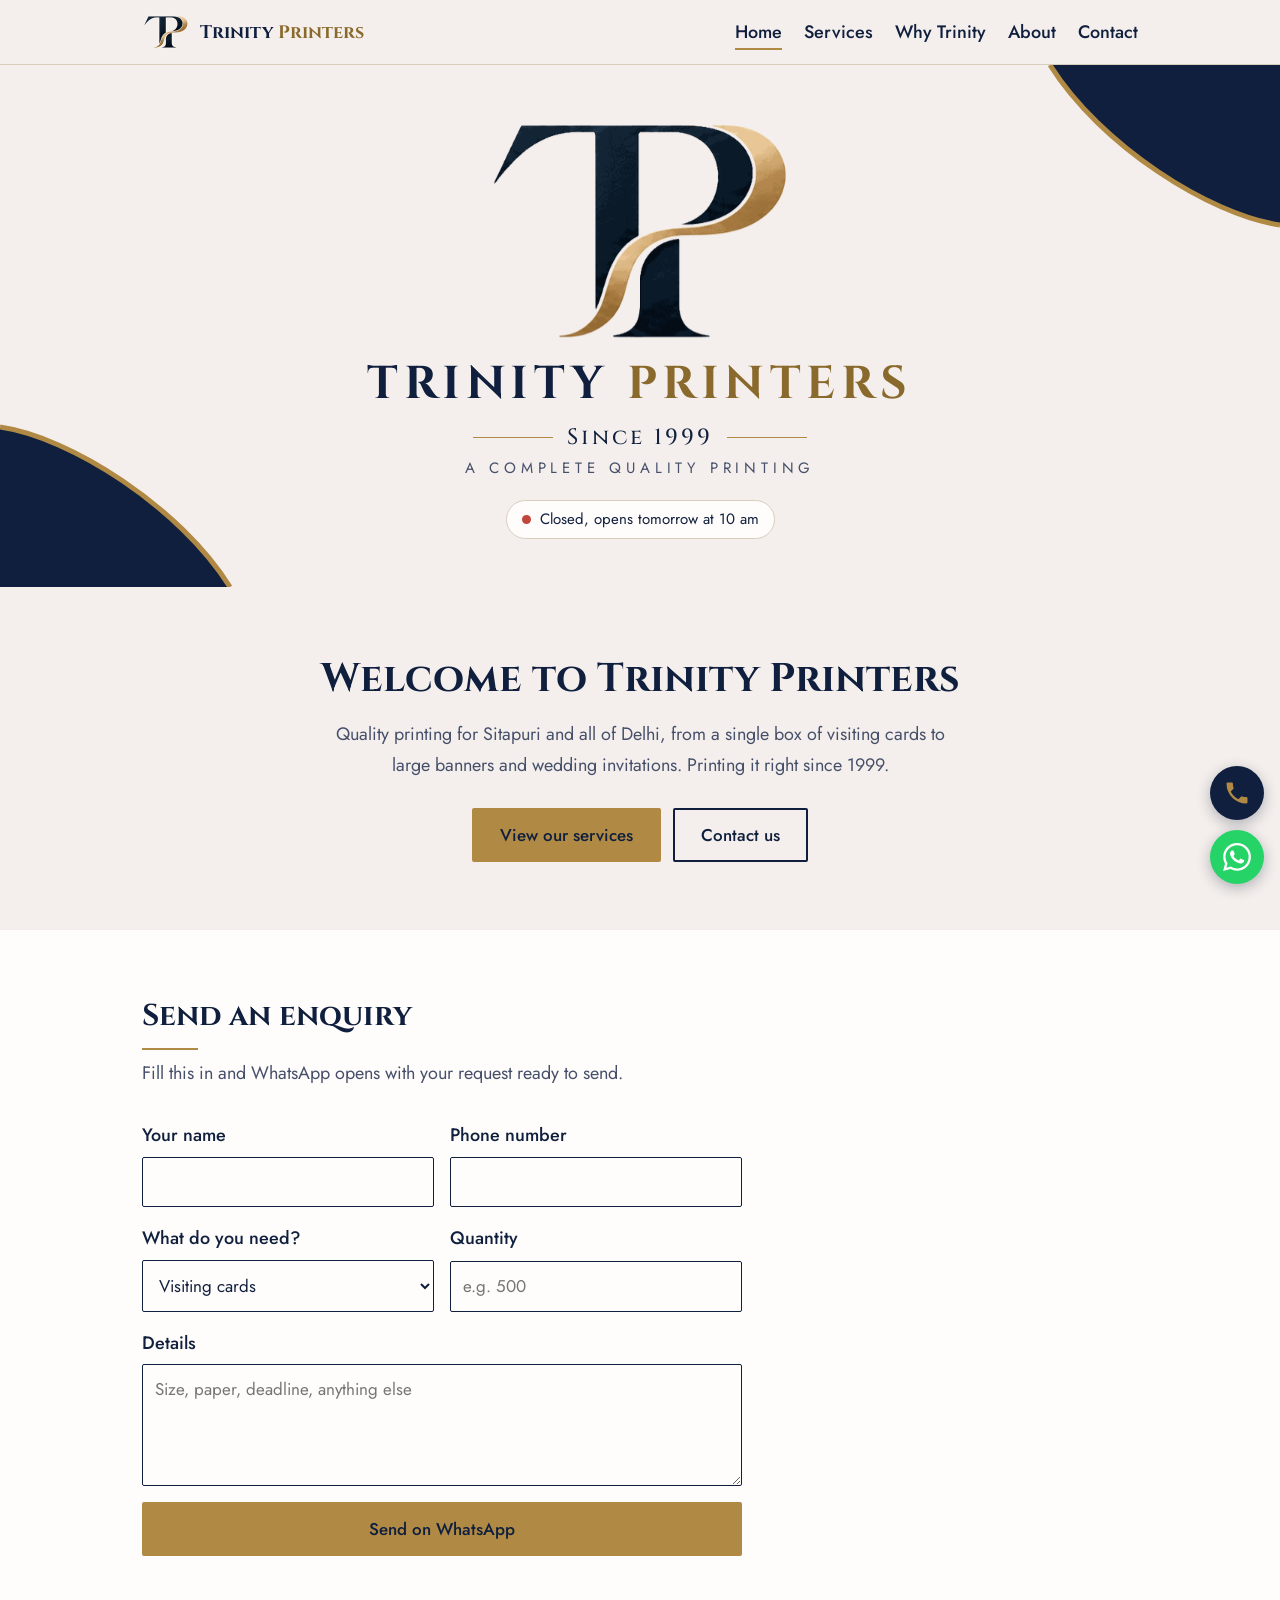
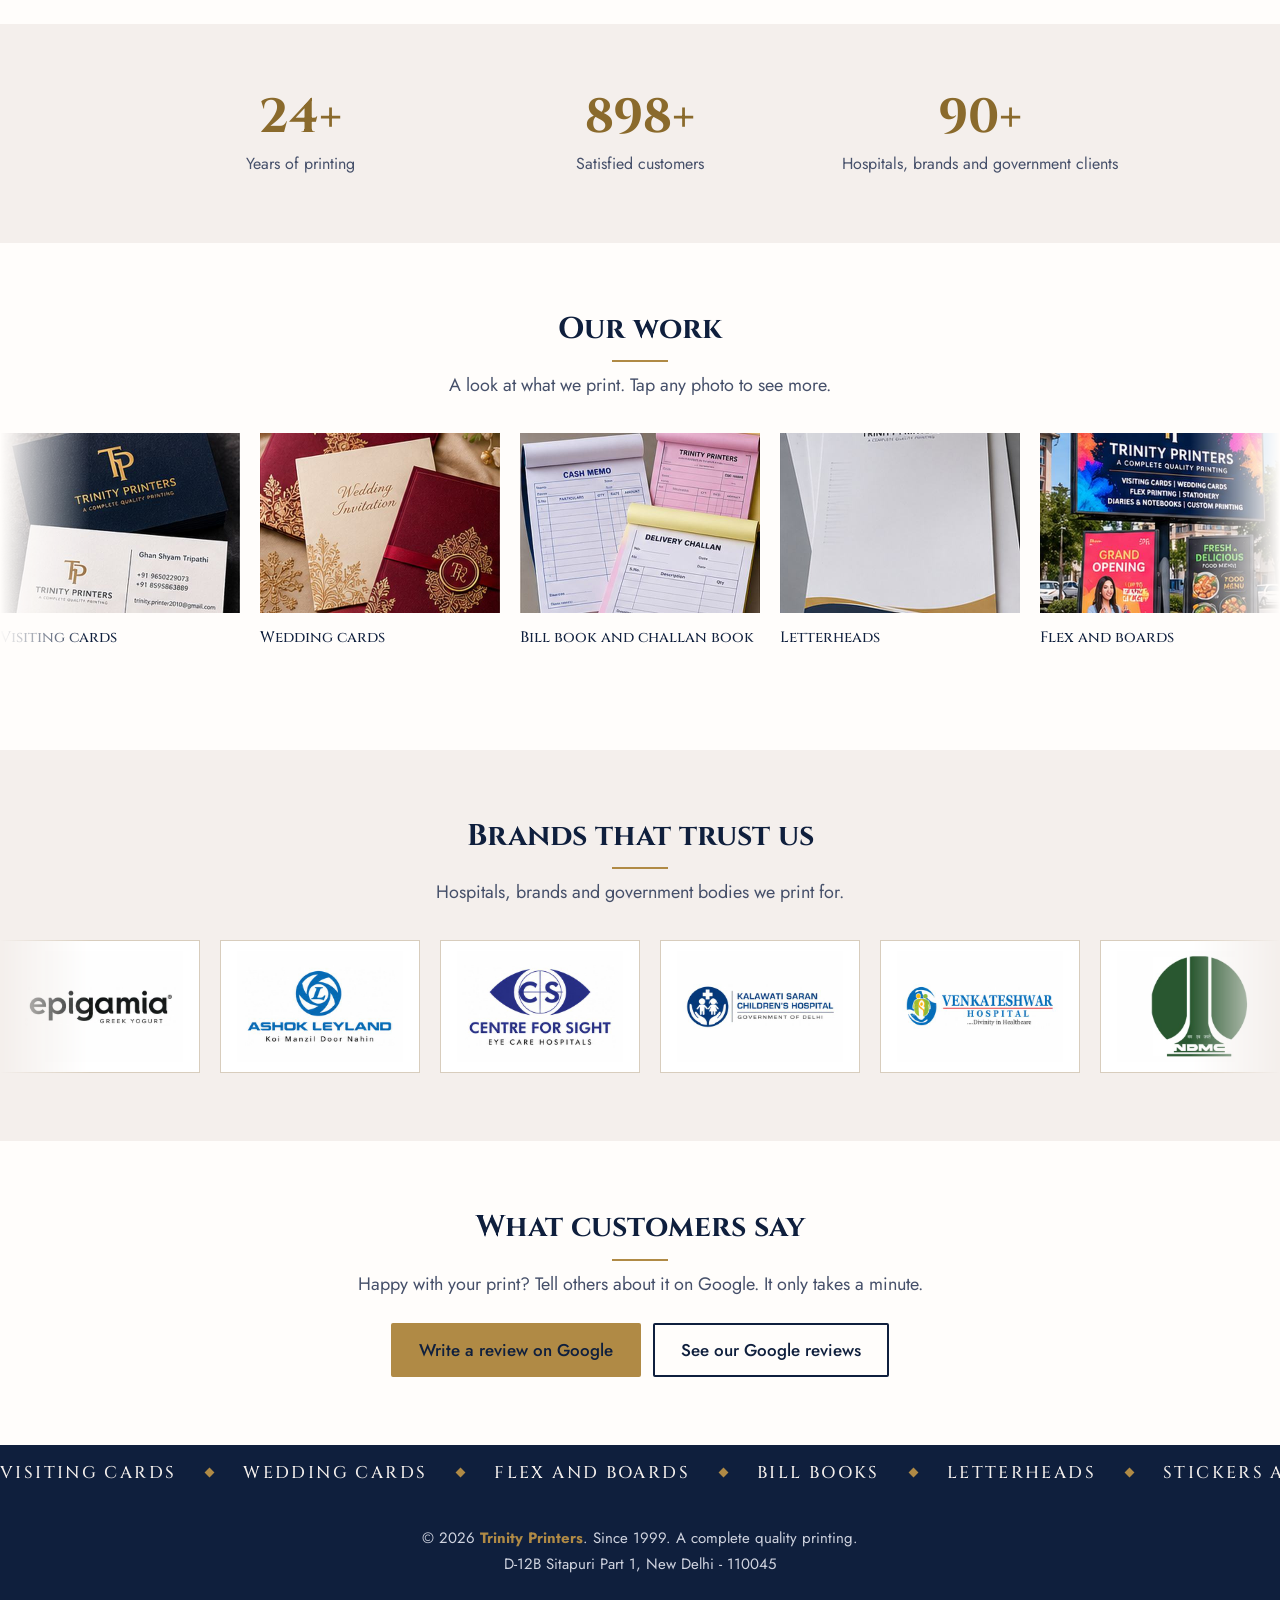
==== commit 29ab95bb: "Add files via upload" ====
--- a/index.html
+++ b/index.html
@@ -59,7 +59,7 @@
 .reason{border-top:2px solid var(--gold);padding-top:14px}
 .reason b{font:700 17px var(--head)}
 .reason p{margin:6px 0 0;color:var(--mute)}
-.logos{display:grid;grid-template-columns:repeat(5,1fr);gap:16px}
+.logos{display:grid;grid-template-columns:repeat(3,1fr);gap:16px}
 .logos .ph{aspect-ratio:3/2;background:#fff;border:1px solid var(--line)}
 .logos .ph img{object-fit:contain;padding:10px}
 form{display:grid;gap:16px;max-width:600px}
@@ -103,27 +103,104 @@
 .tag{margin:0;font-size:clamp(12px,2.6vw,15px);letter-spacing:.32em;text-transform:uppercase;color:var(--mute);animation:fadeUp .8s ease-out 2.1s both}
 @keyframes fadeUp{from{opacity:0;transform:translateY(8px)}to{opacity:1;transform:none}}
 @media(prefers-reduced-motion:reduce){.mt,.mp,.wm,.since,.tag{animation:none}}
+
+.rv{opacity:0;transform:translateY(16px);transition:opacity .8s ease,transform .8s ease}
+.rv.in{opacity:1;transform:none}
+.strip{overflow:hidden;-webkit-mask-image:linear-gradient(90deg,transparent,#000 7%,#000 93%,transparent);mask-image:linear-gradient(90deg,transparent,#000 7%,#000 93%,transparent)}
+.track{display:flex;width:max-content;animation:run 55s linear infinite}
+.strip:hover .track,.tick:hover .track{animation-play-state:paused}
+@keyframes run{to{transform:translateX(-50%)}}
+.tile{display:block;flex:none;width:240px;margin-right:20px;text-decoration:none}
+.tile .ph{margin:0 0 8px}
+.tile span{font:500 15px var(--head);color:var(--navy)}
+.tile:hover span{color:var(--gold2)}
+.ltile{flex:none;width:200px;margin-right:20px}
+.ltile .ph{aspect-ratio:3/2;background:#fff;border:1px solid var(--line);margin:0}
+.ltile .ph img{object-fit:contain;padding:10px}
+.tick{background:var(--navy);color:var(--paper);overflow:hidden;padding:16px 0}
+.tick .track{animation-duration:70s}
+.tick span{display:flex;align-items:center;font:500 17px var(--head);letter-spacing:.14em;text-transform:uppercase;white-space:nowrap}
+.tick span::after{content:"";width:7px;height:7px;background:var(--gold);transform:rotate(45deg);margin:0 30px;flex:none}
+.stats{display:grid;grid-template-columns:repeat(3,1fr);gap:24px;text-align:center}
+.stat b{display:block;font:700 clamp(32px,5vw,48px)/1.1 var(--head);color:var(--gold2)}
+.stat span{display:block;margin-top:8px;color:var(--mute);font-size:16px;line-height:1.35}
+.rslide{display:grid;max-width:640px;margin:0 auto 14px}
+.rcard{grid-area:1/1;margin:0;opacity:0;visibility:hidden;transition:opacity .7s}
+.rcard.on{opacity:1;visibility:visible}
+.stars{color:var(--gold);letter-spacing:.2em;font-size:22px}
+.rcard blockquote{margin:8px 0 10px;font-size:19px}
+.rcard figcaption{font:700 15px var(--head)}
+.dots{display:flex;gap:8px;justify-content:center;margin-bottom:26px}
+.dots button{width:10px;height:10px;border-radius:50%;border:0;background:var(--line);padding:0;cursor:pointer}
+.dots button.on{background:var(--gold)}
+.badge{display:inline-flex;align-items:center;gap:9px;font-size:15px;padding:6px 15px;border:1px solid var(--line);border-radius:999px;background:var(--white)}
+.badge::before{content:"";width:9px;height:9px;border-radius:50%;background:#9aa0ad;flex:none}
+.badge.open::before{background:#2e9d5b;animation:ping 2s infinite}
+.badge.closed::before{background:#c0453a}
+@keyframes ping{0%{box-shadow:0 0 0 0 rgba(46,157,91,.55)}70%,100%{box-shadow:0 0 0 8px rgba(46,157,91,0)}}
+.hs{margin:18px 0 0;animation:fadeUp .8s ease-out 2.3s both}
+.fab{position:fixed;right:16px;bottom:16px;z-index:20;display:grid;gap:10px}
+.fab a{width:54px;height:54px;border-radius:50%;display:grid;place-items:center;box-shadow:0 4px 14px rgba(15,31,61,.3);transition:transform .2s}
+.fab a:hover{transform:scale(1.08)}
+.fab svg{width:28px;height:28px}
+.fab .fc{background:var(--navy)}.fab .fc svg{fill:var(--gold)}
+.fab .fw{background:#25d366}.fab .fw svg{fill:#fff}
+.logos{grid-template-columns:repeat(3,1fr)}
+@media(max-width:760px){.stats{gap:12px}.stat span{font-size:14px}.logos{grid-template-columns:repeat(2,1fr)}footer{padding-bottom:84px}.tile{width:200px}}
+@media(prefers-reduced-motion:reduce){.track{animation:none}.strip{overflow-x:auto;-webkit-mask-image:none;mask-image:none}.tick{overflow-x:auto}.hs,.badge.open::before{animation:none}}
+
+
+.menubtn{display:none}
+.mpanel{position:absolute;right:12px;top:100%;margin-top:10px;width:min(270px,calc(100vw - 24px));background:var(--white);border:1px solid var(--line);border-radius:8px;box-shadow:0 14px 34px rgba(15,31,61,.2);padding:8px;z-index:40;transform-origin:top right;animation:pop .18s ease-out}
+@keyframes pop{from{opacity:0;transform:scale(.94) translateY(-6px)}to{opacity:1;transform:none}}
+.mpanel a{display:flex;align-items:center;gap:14px;padding:13px 14px;border-radius:5px;text-decoration:none;font:500 17px var(--body);color:var(--navy)}
+.mpanel a svg{width:22px;height:22px;fill:var(--gold2);flex:none}
+.mpanel a.on{background:var(--paper);font-weight:700}
+.mpanel a:hover{background:var(--paper)}
+@media(max-width:760px){
+header nav{display:none}
+.brand span{display:inline}
+.menubtn{display:grid;place-items:center;width:46px;height:46px;flex:none;border:0;border-radius:50%;background:linear-gradient(180deg,#1b3160,#0f1f3d);box-shadow:0 0 0 5px rgba(176,138,69,.2),0 6px 16px rgba(15,31,61,.25);cursor:pointer;transition:transform .2s}
+.menubtn:active{transform:scale(.94)}
+.menubtn svg{width:26px;height:26px;fill:var(--gold)}
+.menubtn .cx{display:none}
+.menubtn[aria-expanded="true"] .lst{display:none}
+.menubtn[aria-expanded="true"] .cx{display:block}
+}
+@media(min-width:761px){.mpanel{display:none!important}}
 </style></head>
 <body>
 <div id="hdr"></div>
 <main>
-<div id="p-home"><div class="hero" id="hero" title="Tap to replay"><svg class="orn tr" viewBox="0 0 300 180" aria-hidden="true"><path d="M300 0V160C230 150 120 80 70 0Z" fill="#0f1f3d"/><path d="M70 0C120 80 230 150 300 160" fill="none" stroke="#b08a45" stroke-width="5"/></svg><svg class="orn bl" viewBox="0 0 300 180" aria-hidden="true"><path d="M300 0V160C230 150 120 80 70 0Z" fill="#0f1f3d"/><path d="M70 0C120 80 230 150 300 160" fill="none" stroke="#b08a45" stroke-width="5"/></svg><div class="mark" role="img" aria-label="Trinity Printers logo, T and P joined"><img class="mt" src="[data-uri]" alt=""><img class="mp" src="[data-uri]" alt=""></div><p class="wm">Trinity <em>Printers</em></p><p class="since"><span></span>Since 1999<span></span></p><p class="tag">A complete quality printing</p></div>
+<div id="p-home"><div class="hero" id="hero" title="Tap to replay"><svg class="orn tr" viewBox="0 0 300 180" aria-hidden="true"><path d="M300 0V160C230 150 120 80 70 0Z" fill="#0f1f3d"/><path d="M70 0C120 80 230 150 300 160" fill="none" stroke="#b08a45" stroke-width="5"/></svg><svg class="orn bl" viewBox="0 0 300 180" aria-hidden="true"><path d="M300 0V160C230 150 120 80 70 0Z" fill="#0f1f3d"/><path d="M70 0C120 80 230 150 300 160" fill="none" stroke="#b08a45" stroke-width="5"/></svg><div class="mark" role="img" aria-label="Trinity Printers logo, T and P joined"><img class="mt" src="[data-uri]" alt=""><img class="mp" src="[data-uri]" alt=""></div><p class="wm">Trinity <em>Printers</em></p><p class="since"><span></span>Since 1999<span></span></p><p class="tag">A complete quality printing</p><p class="hs"><span class="badge" data-status></span></p></div>
 <section class="center"><div class="wrap"><h1>Welcome to Trinity Printers</h1><p class="lead" style="max-width:34em;margin:0 auto 28px">Quality printing for Sitapuri and all of Delhi, from a single box of visiting cards to large banners and wedding invitations. Printing it right since 1999.</p><div class="cta"><a class="btn gold" href="#services">View our services</a><a class="btn line" href="#contact">Contact us</a></div></div></section>
 <section class="alt"><div class="wrap"><h2>Send an enquiry</h2><p class="lead">Fill this in and WhatsApp opens with your request ready to send.</p>
-<form id="qf"><div class="f2"><label>Your name<input id="n" required autocomplete="name"></label><label>Phone number<input id="p" type="tel" required autocomplete="tel"></label></div><div class="f2"><label>What do you need?<select id="t"><option>Visiting cards</option><option>Flex banners</option><option>Brochures and flyers</option><option>Stickers and labels</option><option>Invitations</option><option>Bill books and letterheads</option><option>Other</option></select></label><label>Quantity<input id="q" placeholder="e.g. 500"></label></div><label>Details<textarea id="d" rows="4" placeholder="Size, paper, deadline, anything else"></textarea></label><button class="btn gold" type="submit">Send on WhatsApp</button></form></div></section></div>
+<form id="qf"><div class="f2"><label>Your name<input id="n" required autocomplete="name"></label><label>Phone number<input id="p" type="tel" required autocomplete="tel"></label></div><div class="f2"><label>What do you need?<select id="t"><option>Visiting cards</option><option>Flex banners</option><option>Brochures and flyers</option><option>Stickers and labels</option><option>Invitations</option><option>Bill books and letterheads</option><option>Other</option></select></label><label>Quantity<input id="q" placeholder="e.g. 500"></label></div><label>Details<textarea id="d" rows="4" placeholder="Size, paper, deadline, anything else"></textarea></label><button class="btn gold" type="submit">Send on WhatsApp</button></form></div></section>
+<section><div class="wrap"><div class="stats">
+<div class="stat"><b data-to="years" data-suf="+">27+</b><span>Years of printing</span></div>
+<div class="stat"><b data-to="1000" data-suf="+">1000+</b><span>Satisfied customers</span></div>
+<div class="stat"><b data-to="100" data-suf="+">100+</b><span>Hospitals, brands and government clients</span></div>
+</div></div></section>
+<section class="alt"><div class="wrap center"><h2>Our work</h2><p class="lead">A look at what we print. Tap any photo to see more.</p></div><div class="strip"><div class="track" id="prodtrack"></div></div></section>
+<section><div class="wrap center"><h2>Brands that trust us</h2><p class="lead">Hospitals, brands and government bodies we print for.</p></div><div class="strip"><div class="track" id="logotrack"></div></div></section>
+<section class="alt"><div class="wrap center"><h2>What customers say</h2><div id="rv"></div></div></section>
+<div class="tick" aria-hidden="true"><div class="track" id="ticktrack"></div></div>
+</div>
 <div id="p-services" hidden><section><div class="wrap"><h2>Our services</h2><p class="lead">Tap any product to see options, details and approximate prices.</p><div class="grid" id="grid"></div></div></section></div>
 <div id="p-why-trinity" hidden><section><div class="wrap"><h2>Why choose Trinity Printers</h2><p class="lead">Over 25 years of getting printing right for businesses and families.</p>
 <div class="three"><div class="reason"><b>Experience since 1999</b><p>Decades of printing know-how behind every job, big or small.</p></div><div class="reason"><b>Quality you can see</b><p>Every order is checked before it leaves our shop.</p></div><div class="reason"><b>Fair prices, on time</b><p>Clear quotes and delivery when we promise.</p></div></div></div></section>
 <section class="alt"><div class="wrap"><h2>Our workplace</h2><p class="lead">Come and see where your printing is made.</p><div class="two" style="align-items:center"><div class="ph" data-label="Factory photo" style="aspect-ratio:695/900;max-width:420px"><img src="[data-uri]" alt="Trinity Printers shop and workplace in Sita Puri, Janakpuri"></div><div><p>Our shop and workplace is at D-12B, Ground Floor, Sita Puri Part-1, Janakpuri, South West Delhi - 110045.</p><p>Walk in to discuss your job, see samples and place your order.</p><a class="btn gold" href="#contact">Find us</a></div></div></div></section>
-<section><div class="wrap"><h2>Trusted by</h2><p class="lead">Businesses, brands and hospitals we proudly print for.</p><div class="logos" id="logos"></div></div></section></div>
+<section><div class="wrap"><h2>Trusted by</h2><p class="lead">Businesses, brands and hospitals we proudly print for.</p></div><div class="strip"><div class="track" id="logotrack2"></div></div></section></div>
 <div id="p-about" hidden><section><div class="wrap"><div class="two" style="align-items:center"><div><h2>Our story</h2><p>Trinity Printers started in 1999 in Sitapuri, New Delhi, with one goal: to give every customer complete, quality printing.</p><p>Led by Ghan Shyam Tripathi, we have grown with our customers, from local shops and families to businesses and institutions across Delhi.</p><p>Today we still treat every order, big or small, with the same care, and we believe good printing is built on trust, honest prices and delivery on time.</p><a class="btn gold" href="#contact">Talk to us</a></div><div class="ph" data-label="Owner photo" style="aspect-ratio:4/5"><img src="images/owner.jpg" alt="Ghan Shyam Tripathi" onerror="this.remove()"></div></div></div></section></div>
-<div id="p-contact" hidden><section class="contact"><div class="wrap"><h2>Contact us</h2><p class="lead">Ghan Shyam Tripathi, Proprietor</p>
-<div class="two"><div><p><b>Address</b><br>D-12B Sitapuri Part 1,<br>New Delhi - 110045</p><p><b>Phone</b><br><a href="tel:+919650229073">+91 96502 29073</a><br><a href="tel:+918595863889">+91 85958 63889</a></p><p><b>Email</b><br><a href="mailto:trinity.printer2010@gmail.com">trinity.printer2010@gmail.com</a></p><div class="cta"><a class="btn gold" href="https://wa.me/919650229073" target="_blank" rel="noopener">WhatsApp us</a><a class="btn line" href="https://www.google.com/maps/search/?api=1&query=D-12B+Sitapuri+Part+1+New+Delhi+110045" target="_blank" rel="noopener">Get directions</a></div></div>
+<div id="p-contact" hidden><section class="contact"><div class="wrap"><h2>Contact us</h2><p class="lead">Ghan Shyam Tripathi, Proprietor</p><p><span class="badge" data-status></span></p>
+<div class="two"><div><p><b>Address</b><br>D-12B Sitapuri Part 1,<br>New Delhi - 110045</p><p><b>Phone</b><br><a href="tel:+919650229073">+91 96502 29073</a><br><a href="tel:+918595863889">+91 85958 63889</a></p><p><b>Email</b><br><a href="mailto:trinity.printer2010@gmail.com">trinity.printer2010@gmail.com</a></p><p><b>Hours</b><br><span id="hrs"></span></p><div class="cta"><a class="btn gold" href="https://wa.me/919650229073" target="_blank" rel="noopener">WhatsApp us</a><a class="btn line" href="https://www.google.com/maps/search/?api=1&query=D-12B+Sitapuri+Part+1+New+Delhi+110045" target="_blank" rel="noopener">Get directions</a></div></div>
 <iframe title="Map to Trinity Printers" loading="lazy" src="https://www.google.com/maps?q=D-12B+Sitapuri+Part+1+New+Delhi+110045&amp;output=embed"></iframe></div></div></section>
 <section class="alt center"><div class="wrap"><h2>Find us on Google</h2><p class="lead">Scan the code to see our profile, directions and reviews.</p><div class="qr" style="margin:0 auto"><div class="ph" data-label="Google Business QR code"><img src="[data-uri]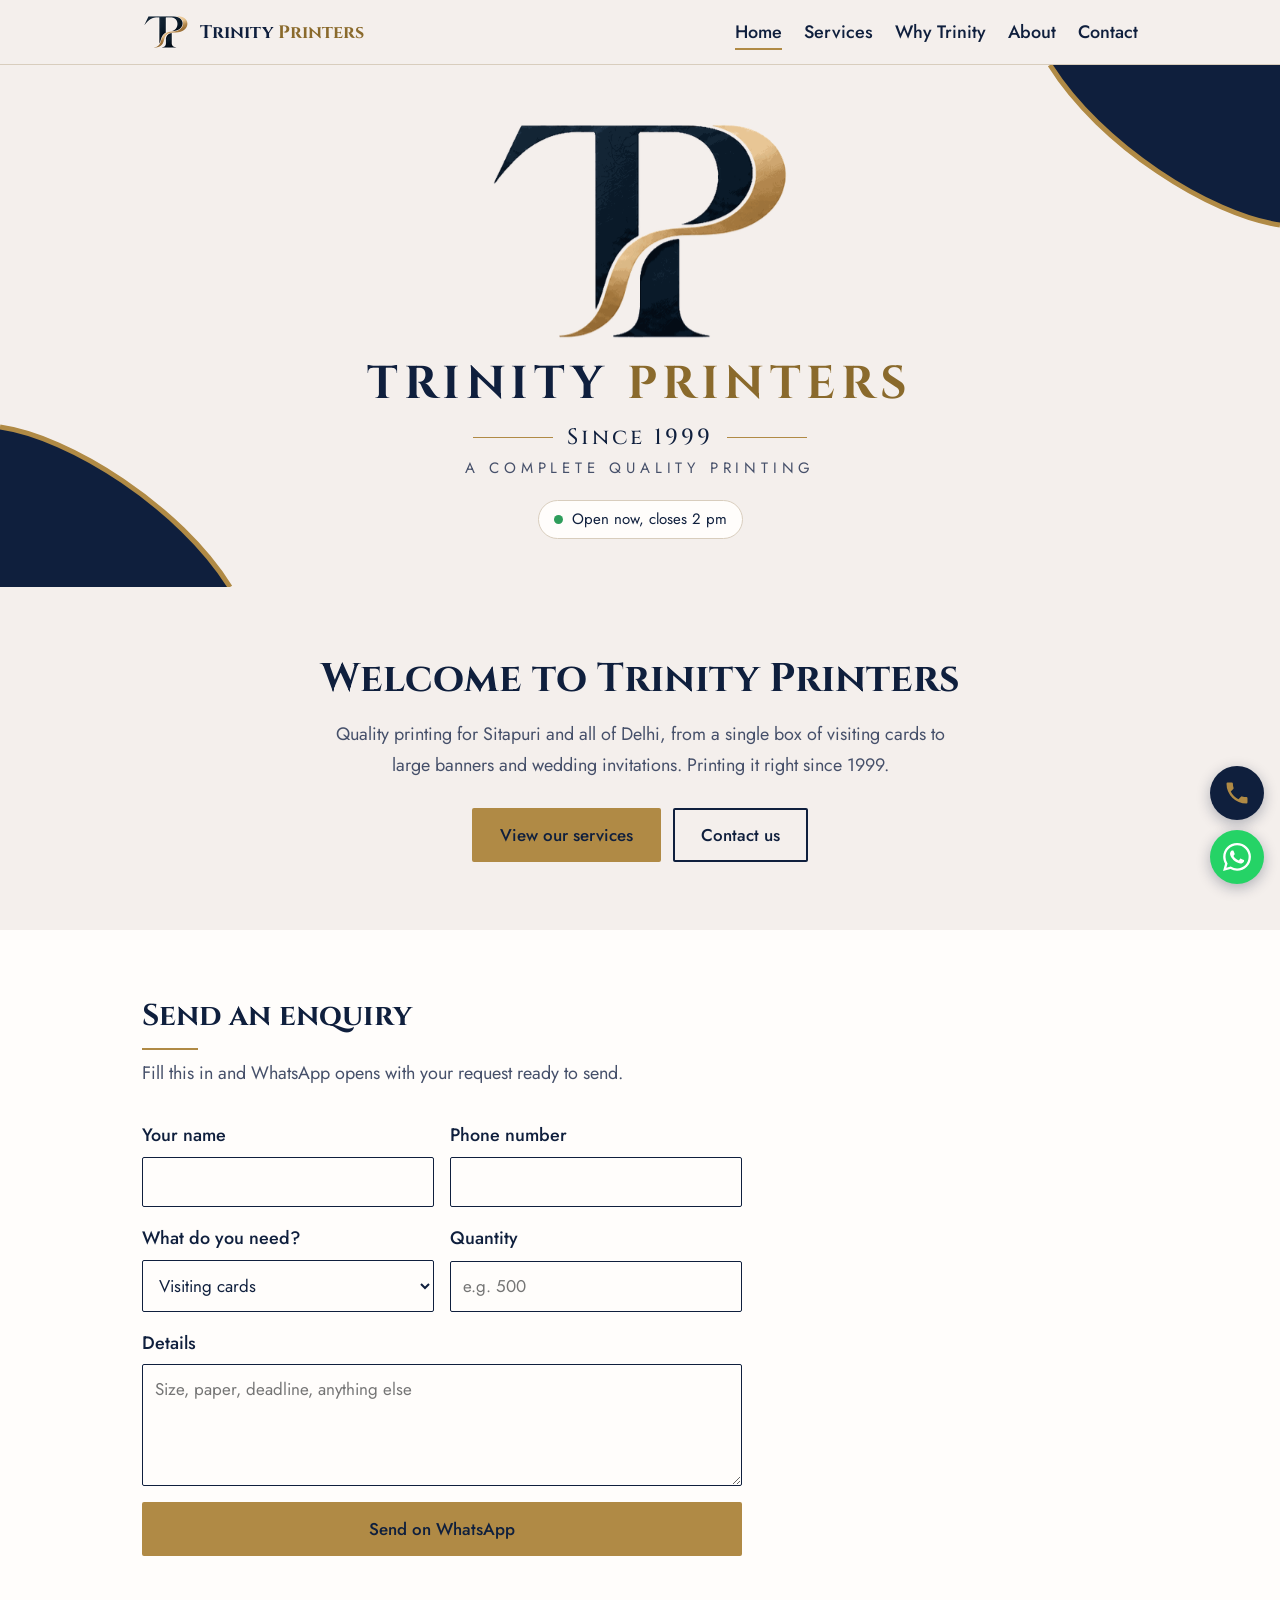
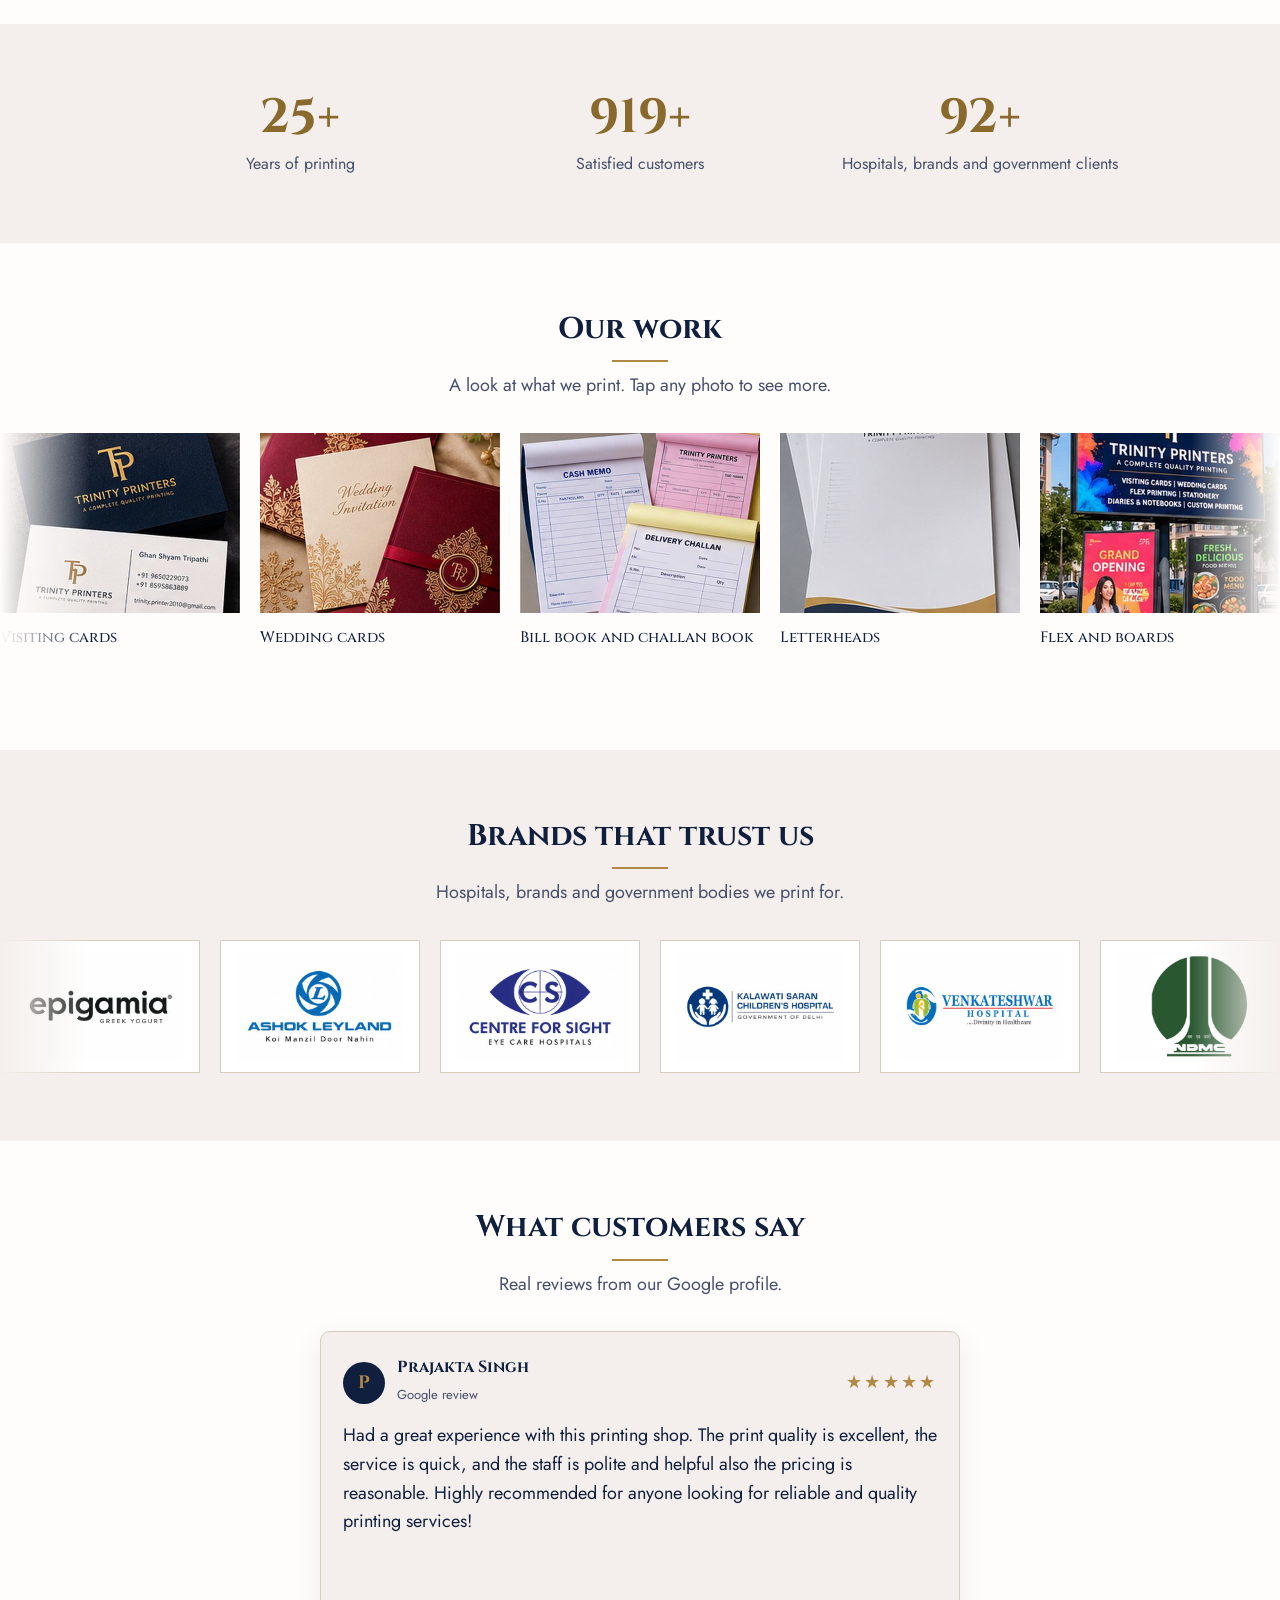
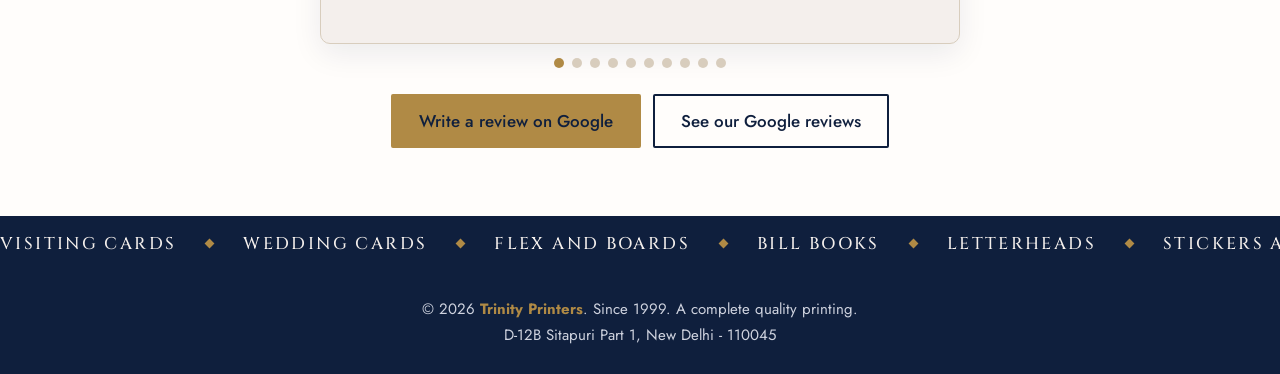
==== commit 6476911b: "Add files via upload" ====
--- a/index.html
+++ b/index.html
@@ -168,6 +168,37 @@
 .menubtn[aria-expanded="true"] .cx{display:block}
 }
 @media(min-width:761px){.mpanel{display:none!important}}
+
+.gal{display:grid;grid-template-columns:repeat(3,1fr);gap:20px;margin:0 0 28px}
+.gal figure{margin:0;cursor:zoom-in}
+.gal .ph{margin:0 0 10px}
+.gal figcaption{font:700 16px var(--head)}
+.addr{max-width:42em;margin:0 0 20px}
+.rcard{background:var(--paper);border:1px solid var(--line);border-radius:10px;padding:24px 22px;text-align:left;box-shadow:0 10px 30px rgba(15,31,61,.08);transform:translateY(14px) scale(.97);transition:opacity .6s ease,transform .6s cubic-bezier(.2,.8,.2,1),visibility 0s linear .6s}
+.rcard.on{transform:none;transition:opacity .6s ease,transform .6s cubic-bezier(.2,.8,.2,1),visibility 0s}
+.rhead{display:flex;align-items:center;gap:12px;margin-bottom:12px}
+.rhead>div:nth-child(2){flex:1;min-width:0}
+.av{width:42px;height:42px;border-radius:50%;background:var(--navy);color:var(--gold);display:grid;place-items:center;font:700 18px var(--head);flex:none}
+.rcard figcaption{display:block;font:700 16px var(--head)}
+.rsub{font-size:13px;color:var(--mute)}
+.rcard .stars{font-size:18px;letter-spacing:.12em}
+.rcard blockquote{margin:0;font-size:18px;line-height:1.6}
+.rcard .tr{margin:10px 0 0;font-size:15px;color:var(--mute)}
+.rnote{display:block;margin-top:10px;font-size:13px;color:var(--mute)}
+@media(max-width:760px){.gal{grid-template-columns:1fr}.rcard{padding:20px 18px}.rcard blockquote{font-size:17px}}
+@media(prefers-reduced-motion:reduce){.rcard,.rcard.on{transform:none}}
+
+.gal{grid-template-columns:repeat(2,1fr);gap:22px}
+.gal figure{opacity:0;transform:scale(.8) translateY(26px);transition:opacity .7s ease,transform .7s cubic-bezier(.34,1.56,.64,1)}
+.gal figure.in{opacity:1;transform:none}
+.gal .ph{aspect-ratio:4/3;margin:0 0 12px;overflow:hidden}
+.gal .ph img{width:100%;height:100%;object-fit:cover;display:block;transition:transform .5s}
+.gal figure:hover .ph img{transform:scale(1.05)}
+.gal figcaption b{display:block;font:700 18px var(--head);color:var(--navy)}
+.gal figcaption span{display:block;font:400 15px/1.5 var(--body,inherit);color:var(--mute);margin-top:4px}
+.reason p{line-height:1.6}
+@media(max-width:760px){.gal{grid-template-columns:1fr}}
+@media(prefers-reduced-motion:reduce){.gal figure{opacity:1;transform:none;transition:none}}
 </style></head>
 <body>
 <div id="hdr"></div>
@@ -187,9 +218,9 @@
 <div class="tick" aria-hidden="true"><div class="track" id="ticktrack"></div></div>
 </div>
 <div id="p-services" hidden><section><div class="wrap"><h2>Our services</h2><p class="lead">Tap any product to see options, details and approximate prices.</p><div class="grid" id="grid"></div></div></section></div>
-<div id="p-why-trinity" hidden><section><div class="wrap"><h2>Why choose Trinity Printers</h2><p class="lead">Over 25 years of getting printing right for businesses and families.</p>
-<div class="three"><div class="reason"><b>Experience since 1999</b><p>Decades of printing know-how behind every job, big or small.</p></div><div class="reason"><b>Quality you can see</b><p>Every order is checked before it leaves our shop.</p></div><div class="reason"><b>Fair prices, on time</b><p>Clear quotes and delivery when we promise.</p></div></div></div></section>
-<section class="alt"><div class="wrap"><h2>Our workplace</h2><p class="lead">Come and see where your printing is made.</p><div class="two" style="align-items:center"><div class="ph" data-label="Factory photo" style="aspect-ratio:695/900;max-width:420px"><img src="[data-uri]" alt="Trinity Printers shop and workplace in Sita Puri, Janakpuri"></div><div><p>Our shop and workplace is at D-12B, Ground Floor, Sita Puri Part-1, Janakpuri, South West Delhi - 110045.</p><p>Walk in to discuss your job, see samples and place your order.</p><a class="btn gold" href="#contact">Find us</a></div></div></div></section>
+<div id="p-why-trinity" hidden><section><div class="wrap"><h2>Why choose Trinity Printers</h2><p class="lead">Over 25 years of getting printing right for businesses and families in Delhi. When you give us a job, we treat it like it is our own.</p>
+<div class="three"><div class="reason"><b>Experience since 1999</b><p>We have been printing since 1999. That is decades of know-how behind every job, so we know the right paper, the right finish and the right way to avoid mistakes before they happen.</p></div><div class="reason"><b>Quality you can see</b><p>Every order is checked by us before it leaves our shop. Clean colours, sharp text and neat finishing are what our customers notice and talk about.</p></div><div class="reason"><b>Fair prices, on time</b><p>You get a clear quote with no surprises. When we promise a delivery time, we keep it, so your event, launch or shop opening never waits on us.</p></div><div class="reason"><b>Everything under one roof</b><p>Business cards, brochures, letterheads, bills, wedding cards and more. One place for all your printing, so you do not run around to different shops.</p></div><div class="reason"><b>Trusted by big names</b><p>Hospitals, companies and government bodies have trusted us with their work. Small shops and families get the same care and attention.</p></div><div class="reason"><b>Talk to the owner</b><p>Call or WhatsApp us any time we are open. You speak directly with the people who print your job, and we listen to exactly what you need.</p></div></div></div></section>
+<section class="alt"><div class="wrap"><h2>Our workplace, office and factory</h2><p class="lead">Nothing is outsourced to strangers. Your printing is planned, made and checked at our own place in Sita Puri, and you are always welcome to come and see it. Tap a photo to enlarge it.</p><div class="gal"><figure tabindex="0" role="button"><div class="ph"><img src="[data-uri]